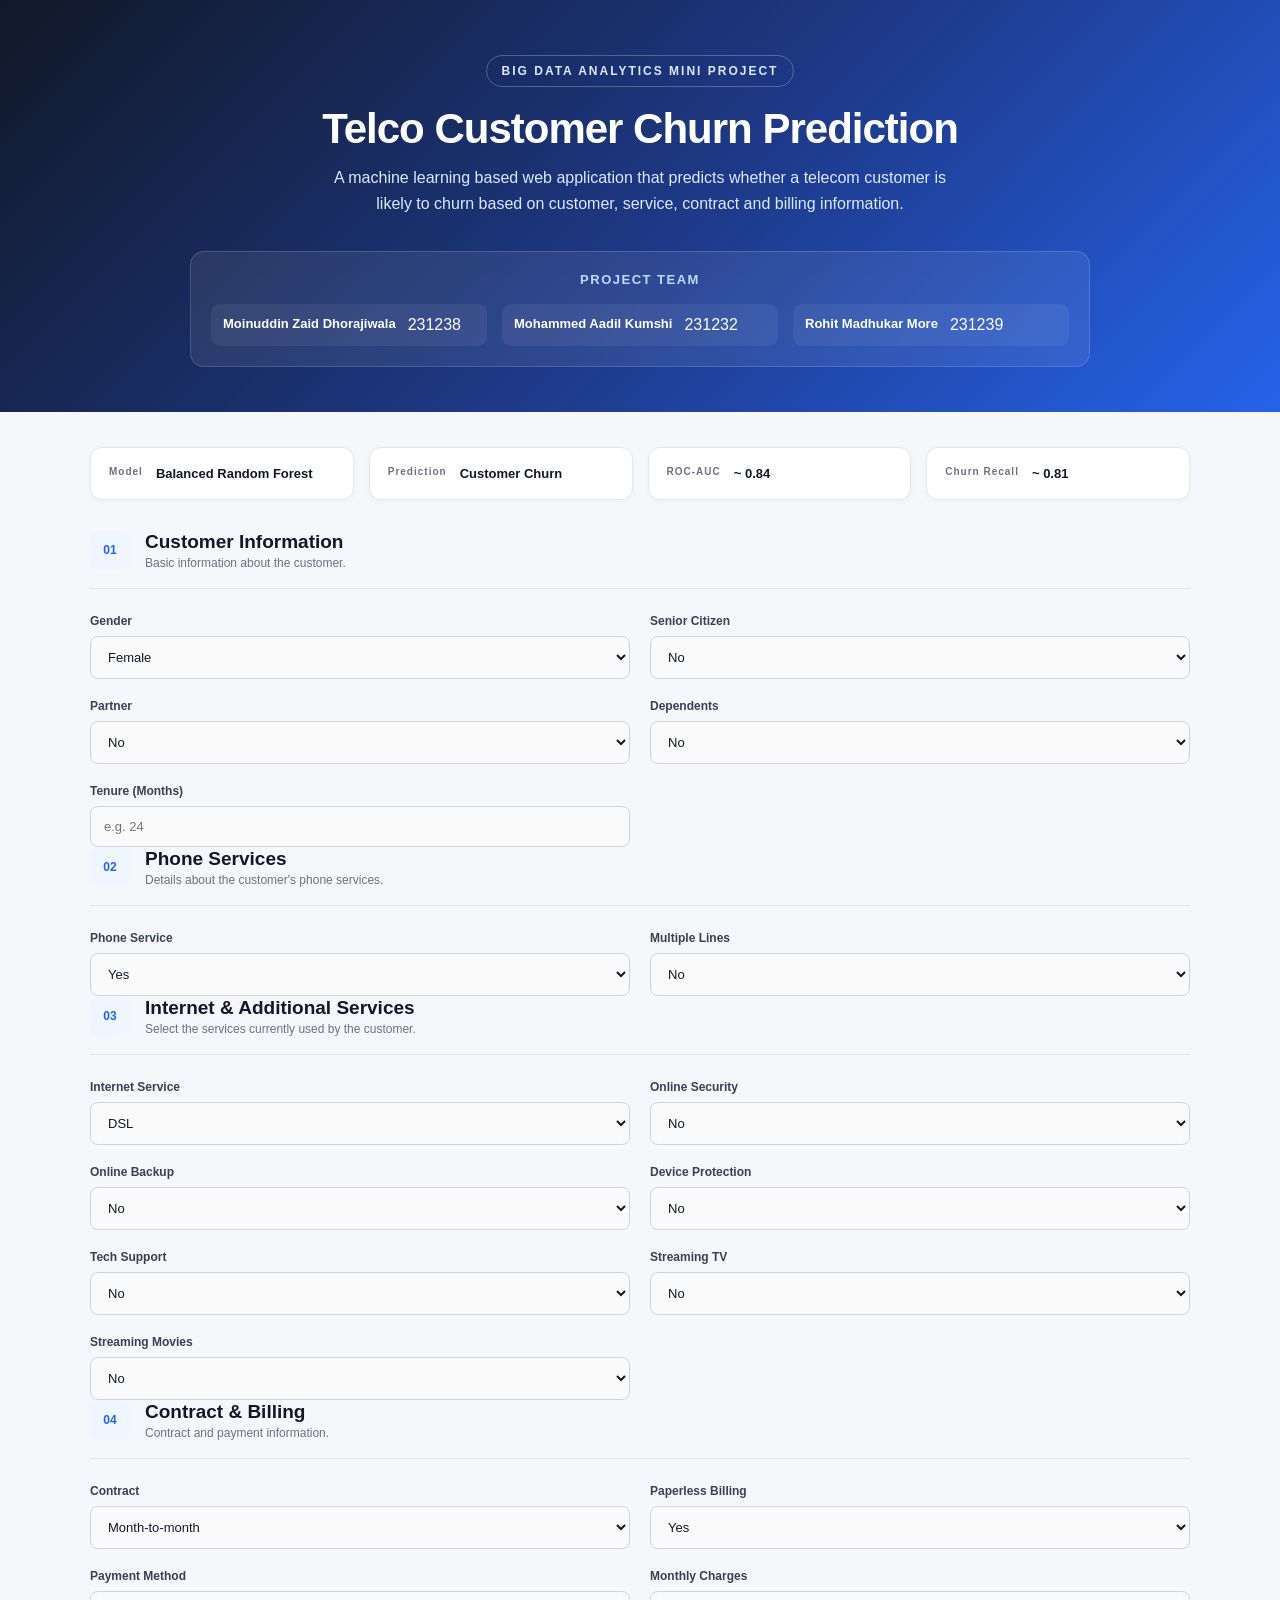
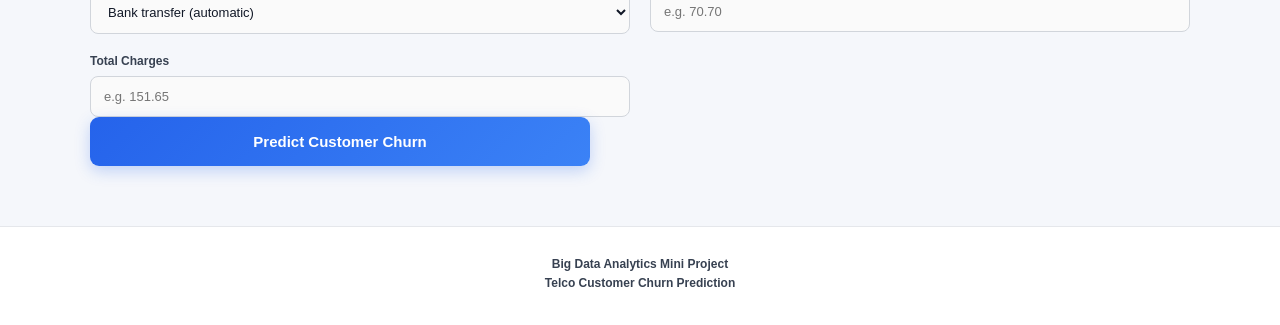
==== index.html @ bef3eb33 "Connect frontend to deployed Flask API" ====
<!DOCTYPE html>
<html lang="en">
<head>
    <meta charset="UTF-8">
    <meta name="viewport" content="width=device-width, initial-scale=1.0">

    <title>Telco Customer Churn Prediction</title>

    <link rel="stylesheet" href="static/css/style.css">
</head>

<body>

    <header class="project-header">

        <div class="header-content">

            <div class="project-label">
                BIG DATA ANALYTICS MINI PROJECT
            </div>

            <h1>Telco Customer Churn Prediction</h1>

            <p class="project-description">
                A machine learning based web application that predicts whether
                a telecom customer is likely to churn based on customer,
                service, contract and billing information.
            </p>

            <div class="team-card">

                <h3>Project Team</h3>

                <div class="team-members">

                    <div class="member">
                        <strong>Moinuddin Zaid Dhorajiwala</strong>
                        <span>231238</span>
                    </div>

                    <div class="member">
                        <strong>Mohammed Aadil Kumshi</strong>
                        <span>231232</span>
                    </div>

                    <div class="member">
                        <strong>Rohit Madhukar More</strong>
                        <span>231239</span>
                    </div>

                </div>

            </div>

        </div>

    </header>


    <main class="container">

        <section class="model-info">

            <div class="info-card">
                <span>Model</span>
                <strong>Balanced Random Forest</strong>
            </div>

            <div class="info-card">
                <span>Prediction</span>
                <strong>Customer Churn</strong>
            </div>

            <div class="info-card">
                <span>ROC-AUC</span>
                <strong>~ 0.84</strong>
            </div>

            <div class="info-card">
                <span>Churn Recall</span>
                <strong>~ 0.81</strong>
            </div>

        </section>


        <form id="predictionForm">


            <!-- Customer Information -->

            <section class="form-section">

                <div class="section-heading">

                    <div class="section-number">01</div>

                    <div>
                        <h2>Customer Information</h2>
                        <p>Basic information about the customer.</p>
                    </div>

                </div>


                <div class="form-grid">

                    <div class="form-group">

                        <label for="gender">
                            Gender
                        </label>

                        <select id="gender" name="gender" required>

                            <option value="Female">Female</option>
                            <option value="Male">Male</option>

                        </select>

                    </div>


                    <div class="form-group">

                        <label for="SeniorCitizen">
                            Senior Citizen
                        </label>

                        <select id="SeniorCitizen" name="SeniorCitizen" required>

                            <option value="0">No</option>
                            <option value="1">Yes</option>

                        </select>

                    </div>


                    <div class="form-group">

                        <label for="Partner">
                            Partner
                        </label>

                        <select id="Partner" name="Partner" required>

                            <option value="No">No</option>
                            <option value="Yes">Yes</option>

                        </select>

                    </div>


                    <div class="form-group">

                        <label for="Dependents">
                            Dependents
                        </label>

                        <select id="Dependents" name="Dependents" required>

                            <option value="No">No</option>
                            <option value="Yes">Yes</option>

                        </select>

                    </div>


                    <div class="form-group">

                        <label for="tenure">
                            Tenure (Months)
                        </label>

                        <input
                            type="number"
                            id="tenure"
                            name="tenure"
                            min="0"
                            placeholder="e.g. 24"
                            required
                        >

                    </div>

                </div>

            </section>


            <!-- Phone Services -->

            <section class="form-section">

                <div class="section-heading">

                    <div class="section-number">02</div>

                    <div>
                        <h2>Phone Services</h2>
                        <p>Details about the customer's phone services.</p>
                    </div>

                </div>


                <div class="form-grid">

                    <div class="form-group">

                        <label for="PhoneService">
                            Phone Service
                        </label>

                        <select id="PhoneService" name="PhoneService" required>

                            <option value="Yes">Yes</option>
                            <option value="No">No</option>

                        </select>

                    </div>


                    <div class="form-group">

                        <label for="MultipleLines">
                            Multiple Lines
                        </label>

                        <select id="MultipleLines" name="MultipleLines" required>

                            <option value="No">No</option>
                            <option value="No phone service">
                                No phone service
                            </option>
                            <option value="Yes">Yes</option>

                        </select>

                    </div>

                </div>

            </section>


            <!-- Internet Services -->

            <section class="form-section">

                <div class="section-heading">

                    <div class="section-number">03</div>

                    <div>
                        <h2>Internet & Additional Services</h2>
                        <p>Select the services currently used by the customer.</p>
                    </div>

                </div>


                <div class="form-grid">


                    <div class="form-group">

                        <label for="InternetService">
                            Internet Service
                        </label>

                        <select
                            id="InternetService"
                            name="InternetService"
                            required
                        >

                            <option value="DSL">DSL</option>
                            <option value="Fiber optic">Fiber optic</option>
                            <option value="No">No</option>

                        </select>

                    </div>


                    <div class="form-group">

                        <label for="OnlineSecurity">
                            Online Security
                        </label>

                        <select
                            id="OnlineSecurity"
                            name="OnlineSecurity"
                            required
                        >

                            <option value="No">No</option>
                            <option value="No internet service">
                                No internet service
                            </option>
                            <option value="Yes">Yes</option>

                        </select>

                    </div>


                    <div class="form-group">

                        <label for="OnlineBackup">
                            Online Backup
                        </label>

                        <select
                            id="OnlineBackup"
                            name="OnlineBackup"
                            required
                        >

                            <option value="No">No</option>
                            <option value="No internet service">
                                No internet service
                            </option>
                            <option value="Yes">Yes</option>

                        </select>

                    </div>


                    <div class="form-group">

                        <label for="DeviceProtection">
                            Device Protection
                        </label>

                        <select
                            id="DeviceProtection"
                            name="DeviceProtection"
                            required
                        >

                            <option value="No">No</option>
                            <option value="No internet service">
                                No internet service
                            </option>
                            <option value="Yes">Yes</option>

                        </select>

                    </div>


                    <div class="form-group">

                        <label for="TechSupport">
                            Tech Support
                        </label>

                        <select
                            id="TechSupport"
                            name="TechSupport"
                            required
                        >

                            <option value="No">No</option>
                            <option value="No internet service">
                                No internet service
                            </option>
                            <option value="Yes">Yes</option>

                        </select>

                    </div>


                    <div class="form-group">

                        <label for="StreamingTV">
                            Streaming TV
                        </label>

                        <select
                            id="StreamingTV"
                            name="StreamingTV"
                            required
                        >

                            <option value="No">No</option>
                            <option value="No internet service">
                                No internet service
                            </option>
                            <option value="Yes">Yes</option>

                        </select>

                    </div>


                    <div class="form-group">

                        <label for="StreamingMovies">
                            Streaming Movies
                        </label>

                        <select
                            id="StreamingMovies"
                            name="StreamingMovies"
                            required
                        >

                            <option value="No">No</option>
                            <option value="No internet service">
                                No internet service
                            </option>
                            <option value="Yes">Yes</option>

                        </select>

                    </div>

                </div>

            </section>


            <!-- Contract & Billing -->

            <section class="form-section">

                <div class="section-heading">

                    <div class="section-number">04</div>

                    <div>
                        <h2>Contract & Billing</h2>
                        <p>Contract and payment information.</p>
                    </div>

                </div>


                <div class="form-grid">


                    <div class="form-group">

                        <label for="Contract">
                            Contract
                        </label>

                        <select id="Contract" name="Contract" required>

                            <option value="Month-to-month">
                                Month-to-month
                            </option>

                            <option value="One year">
                                One year
                            </option>

                            <option value="Two year">
                                Two year
                            </option>

                        </select>

                    </div>


                    <div class="form-group">

                        <label for="PaperlessBilling">
                            Paperless Billing
                        </label>

                        <select
                            id="PaperlessBilling"
                            name="PaperlessBilling"
                            required
                        >

                            <option value="Yes">Yes</option>
                            <option value="No">No</option>

                        </select>

                    </div>


                    <div class="form-group">

                        <label for="PaymentMethod">
                            Payment Method
                        </label>

                        <select
                            id="PaymentMethod"
                            name="PaymentMethod"
                            required
                        >

                            <option value="Bank transfer (automatic)">
                                Bank transfer (automatic)
                            </option>

                            <option value="Credit card (automatic)">
                                Credit card (automatic)
                            </option>

                            <option value="Electronic check">
                                Electronic check
                            </option>

                            <option value="Mailed check">
                                Mailed check
                            </option>

                        </select>

                    </div>


                    <div class="form-group">

                        <label for="MonthlyCharges">
                            Monthly Charges
                        </label>

                        <input
                            type="number"
                            id="MonthlyCharges"
                            name="MonthlyCharges"
                            step="0.01"
                            min="0"
                            placeholder="e.g. 70.70"
                            required
                        >

                    </div>


                    <div class="form-group">

                        <label for="TotalCharges">
                            Total Charges
                        </label>

                        <input
                            type="number"
                            id="TotalCharges"
                            name="TotalCharges"
                            step="0.01"
                            min="0"
                            placeholder="e.g. 151.65"
                            required
                        >

                    </div>

                </div>


                <div class="button-container">

                    <button type="submit" class="predict-button">
                        Predict Customer Churn
                    </button>

                </div>

            </section>

        </form>


        <!-- Result -->

        <section id="result" class="result-section hidden">

            <div class="result-header">

                <span class="result-label">
                    Prediction Result
                </span>

                <h2 id="predictionText">
                    —
                </h2>

            </div>


            <div class="result-details">

                <div class="result-item">

                    <span>Churn Probability</span>

                    <strong id="probabilityText">
                        —
                    </strong>

                </div>


                <div class="result-item">

                    <span>Risk Level</span>

                    <strong id="riskText">
                        —
                    </strong>

                </div>

            </div>

        </section>


        <div id="error" class="error-message hidden"></div>

    </main>


    <footer>

        <p>
            Big Data Analytics Mini Project
        </p>

        <p>
            Telco Customer Churn Prediction
        </p>

    </footer>


    <script src="static/js/script.js"></script>

</body>
</html>
---- static/css/style.css ----
/* ==========================================================
   GLOBAL
========================================================== */

* {
    margin: 0;
    padding: 0;
    box-sizing: border-box;
}


:root {
    --background: #f5f7fb;
    --surface: #ffffff;
    --primary: #2563eb;
    --primary-dark: #1d4ed8;
    --text: #111827;
    --muted: #6b7280;
    --border: #e5e7eb;
}


body {
    font-family:
        Inter,
        -apple-system,
        BlinkMacSystemFont,
        "Segoe UI",
        Arial,
        sans-serif;

    background: var(--background);
    color: var(--text);

    min-height: 100vh;
}


/* ==========================================================
   PROJECT HEADER
========================================================== */

.project-header {
    background:
        linear-gradient(
            135deg,
            #111827 0%,
            #1e3a8a 55%,
            #2563eb 100%
        );

    color: white;

    padding: 55px 20px 45px;

    text-align: center;
}


.project-label {
    display: inline-block;

    font-size: 12px;
    font-weight: 700;

    letter-spacing: 2px;

    padding: 8px 15px;

    border: 1px solid rgba(255, 255, 255, 0.25);

    border-radius: 50px;

    margin-bottom: 18px;

    color: #dbeafe;
}


.project-header h1 {
    font-size: 42px;

    font-weight: 750;

    letter-spacing: -1px;

    margin-bottom: 12px;
}


.project-description {
    max-width: 650px;

    margin: 0 auto;

    color: #dbeafe;

    font-size: 16px;

    line-height: 1.6;
}


/* ==========================================================
   TEAM CARD
========================================================== */

.team-card {
    max-width: 900px;

    margin: 35px auto 0;

    padding: 20px;

    background: rgba(255, 255, 255, 0.08);

    border:
        1px solid rgba(255, 255, 255, 0.15);

    border-radius: 14px;

    backdrop-filter: blur(10px);
}


.team-card h3 {
    font-size: 13px;

    text-transform: uppercase;

    letter-spacing: 1.5px;

    color: #bfdbfe;

    margin-bottom: 17px;
}


.team-members {
    display: grid;

    grid-template-columns:
        repeat(3, 1fr);

    gap: 15px;
}


.member {
    display: flex;

    align-items: center;

    text-align: left;

    gap: 12px;

    padding: 12px;

    border-radius: 9px;

    background:
        rgba(255, 255, 255, 0.06);
}


.member-number {
    display: flex;

    align-items: center;
    justify-content: center;

    width: 34px;
    height: 34px;

    flex-shrink: 0;

    border-radius: 8px;

    background: rgba(255, 255, 255, 0.12);

    font-size: 11px;

    font-weight: 700;
}


.member strong {
    display: block;

    font-size: 13px;

    margin-bottom: 3px;
}


.member small {
    color: #bfdbfe;

    font-size: 11px;
}


/* ==========================================================
   MAIN CONTAINER
========================================================== */

.container {
    width: 92%;

    max-width: 1100px;

    margin: 35px auto 60px;
}


/* ==========================================================
   MODEL INFORMATION
========================================================== */

.model-info {
    display: grid;

    grid-template-columns:
        repeat(4, 1fr);

    gap: 15px;

    margin-bottom: 30px;
}


.info-card {
    background: var(--surface);

    border:
        1px solid var(--border);

    border-radius: 12px;

    padding: 18px;

    display: flex;

    align-items: center;

    gap: 13px;

    box-shadow:
        0 2px 7px rgba(0, 0, 0, 0.03);
}


.info-icon {
    width: 42px;
    height: 42px;

    display: flex;

    align-items: center;
    justify-content: center;

    border-radius: 9px;

    background: #eff6ff;

    color: var(--primary);

    font-size: 12px;

    font-weight: 800;
}


.info-card span {
    display: block;

    font-size: 10px;

    letter-spacing: 1px;

    color: var(--muted);

    font-weight: 700;

    margin-bottom: 4px;
}


.info-card strong {
    font-size: 13px;
}


/* ==========================================================
   FORM SECTION
========================================================== */

.section {
    background: var(--surface);

    border:
        1px solid var(--border);

    border-radius: 14px;

    padding: 28px;

    margin-bottom: 20px;

    box-shadow:
        0 3px 10px rgba(0, 0, 0, 0.035);
}


/* ==========================================================
   SECTION HEADING
========================================================== */

.section-heading {
    display: flex;

    align-items: center;

    gap: 15px;

    margin-bottom: 25px;

    padding-bottom: 18px;

    border-bottom:
        1px solid var(--border);
}


.section-number {
    width: 40px;
    height: 40px;

    display: flex;

    align-items: center;
    justify-content: center;

    flex-shrink: 0;

    background: #eff6ff;

    color: var(--primary);

    border-radius: 9px;

    font-size: 12px;

    font-weight: 800;
}


.section-heading h2 {
    font-size: 19px;

    margin-bottom: 3px;
}


.section-heading p {
    color: var(--muted);

    font-size: 12px;
}


/* ==========================================================
   FORM GRID
========================================================== */

.form-grid {
    display: grid;

    grid-template-columns:
        repeat(2, 1fr);

    gap: 20px;
}


/* ==========================================================
   FORM GROUP
========================================================== */

.form-group {
    display: flex;

    flex-direction: column;
}


.form-group label {
    font-size: 12px;

    font-weight: 700;

    color: #374151;

    margin-bottom: 8px;
}


.form-group label span {
    color: #9ca3af;

    font-weight: 400;

    margin-left: 4px;
}


/* ==========================================================
   INPUTS / SELECTS
========================================================== */

.form-group input,
.form-group select {

    width: 100%;

    padding: 12px 13px;

    background: #fafafa;

    border:
        1px solid #d1d5db;

    border-radius: 8px;

    color: #111827;

    font-size: 13px;

    outline: none;

    transition:
        border-color 0.2s ease,
        background 0.2s ease,
        box-shadow 0.2s ease;
}


.form-group input:hover,
.form-group select:hover {
    background: white;
}


.form-group input:focus,
.form-group select:focus {

    background: white;

    border-color: var(--primary);

    box-shadow:
        0 0 0 3px rgba(37, 99, 235, 0.10);
}


/* ==========================================================
   SUBMIT AREA
========================================================== */

.submit-area {

    text-align: center;

    margin: 30px 0 40px;
}


.submit-area p {

    color: var(--muted);

    font-size: 12px;

    margin-bottom: 15px;
}


.predict-button {

    width: 100%;

    max-width: 500px;

    padding: 16px 20px;

    border: none;

    border-radius: 9px;

    background:
        linear-gradient(
            135deg,
            var(--primary),
            #3b82f6
        );

    color: white;

    font-size: 15px;

    font-weight: 700;

    cursor: pointer;

    box-shadow:
        0 5px 15px rgba(37, 99, 235, 0.25);

    display: inline-flex;

    align-items: center;

    justify-content: center;

    gap: 12px;

    transition:
        transform 0.15s ease,
        box-shadow 0.15s ease;
}


.predict-button:hover {

    transform: translateY(-2px);

    box-shadow:
        0 8px 20px rgba(37, 99, 235, 0.3);
}


.predict-button:active {
    transform: translateY(0);
}


.button-arrow {
    font-size: 20px;

    line-height: 0;
}


/* ==========================================================
   RESULT
========================================================== */

.result {

    background: white;

    border:
        1px solid var(--border);

    border-radius: 14px;

    overflow: hidden;

    margin-top: 25px;

    box-shadow:
        0 5px 20px rgba(0, 0, 0, 0.06);
}


.result-header {

    padding: 25px;

    border-bottom:
        1px solid var(--border);
}


.result-label {

    color: var(--primary);

    font-size: 10px;

    font-weight: 800;

    letter-spacing: 1.5px;
}


.result-header h2 {

    font-size: 21px;

    margin-top: 5px;
}


.result-main {

    display: grid;

    grid-template-columns:
        2fr 1fr 1fr;

    align-items: stretch;
}


.prediction-container,
.result-stat {

    padding: 25px;
}


.prediction-container {

    border-right:
        1px solid var(--border);
}


.result-stat {

    border-right:
        1px solid var(--border);
}


.result-stat:last-child {
    border-right: none;
}


.result-small,
.result-stat span {

    display: block;

    color: var(--muted);

    font-size: 10px;

    font-weight: 700;

    letter-spacing: 1px;

    margin-bottom: 9px;
}


#predictionText {

    font-size: 30px;

    font-weight: 800;

    color: var(--primary);
}


.result-stat strong {

    font-size: 22px;
}


/* ==========================================================
   ERROR
========================================================== */

.error {

    padding: 15px;

    background: #fef2f2;

    border:
        1px solid #fecaca;

    border-radius: 9px;

    color: #991b1b;

    text-align: center;

    font-size: 13px;

    margin-top: 20px;
}


/* ==========================================================
   UTILITY
========================================================== */

.hidden {
    display: none !important;
}


/* ==========================================================
   FOOTER
========================================================== */

footer {

    text-align: center;

    padding: 30px 20px;

    border-top:
        1px solid var(--border);

    background: white;
}


footer p {

    font-size: 12px;

    font-weight: 700;

    color: #374151;

    margin-bottom: 5px;
}


footer span {

    font-size: 11px;

    color: var(--muted);
}


/* ==========================================================
   RESPONSIVE
========================================================== */

@media (max-width: 900px) {

    .model-info {

        grid-template-columns:
            repeat(2, 1fr);

    }


    .team-members {

        grid-template-columns: 1fr;

    }


    .result-main {

        grid-template-columns: 1fr;

    }


    .prediction-container,
    .result-stat {

        border-right: none;

        border-bottom:
            1px solid var(--border);

    }


    .result-stat:last-child {

        border-bottom: none;

    }

}


@media (max-width: 650px) {

    .project-header {

        padding: 40px 15px;

    }


    .project-header h1 {

        font-size: 30px;

    }


    .container {

        width: 94%;

    }


    .model-info {

        grid-template-columns: 1fr;

    }


    .form-grid {

        grid-template-columns: 1fr;

    }


    .section {

        padding: 20px;

    }


    .section-heading {

        align-items: flex-start;

    }

}
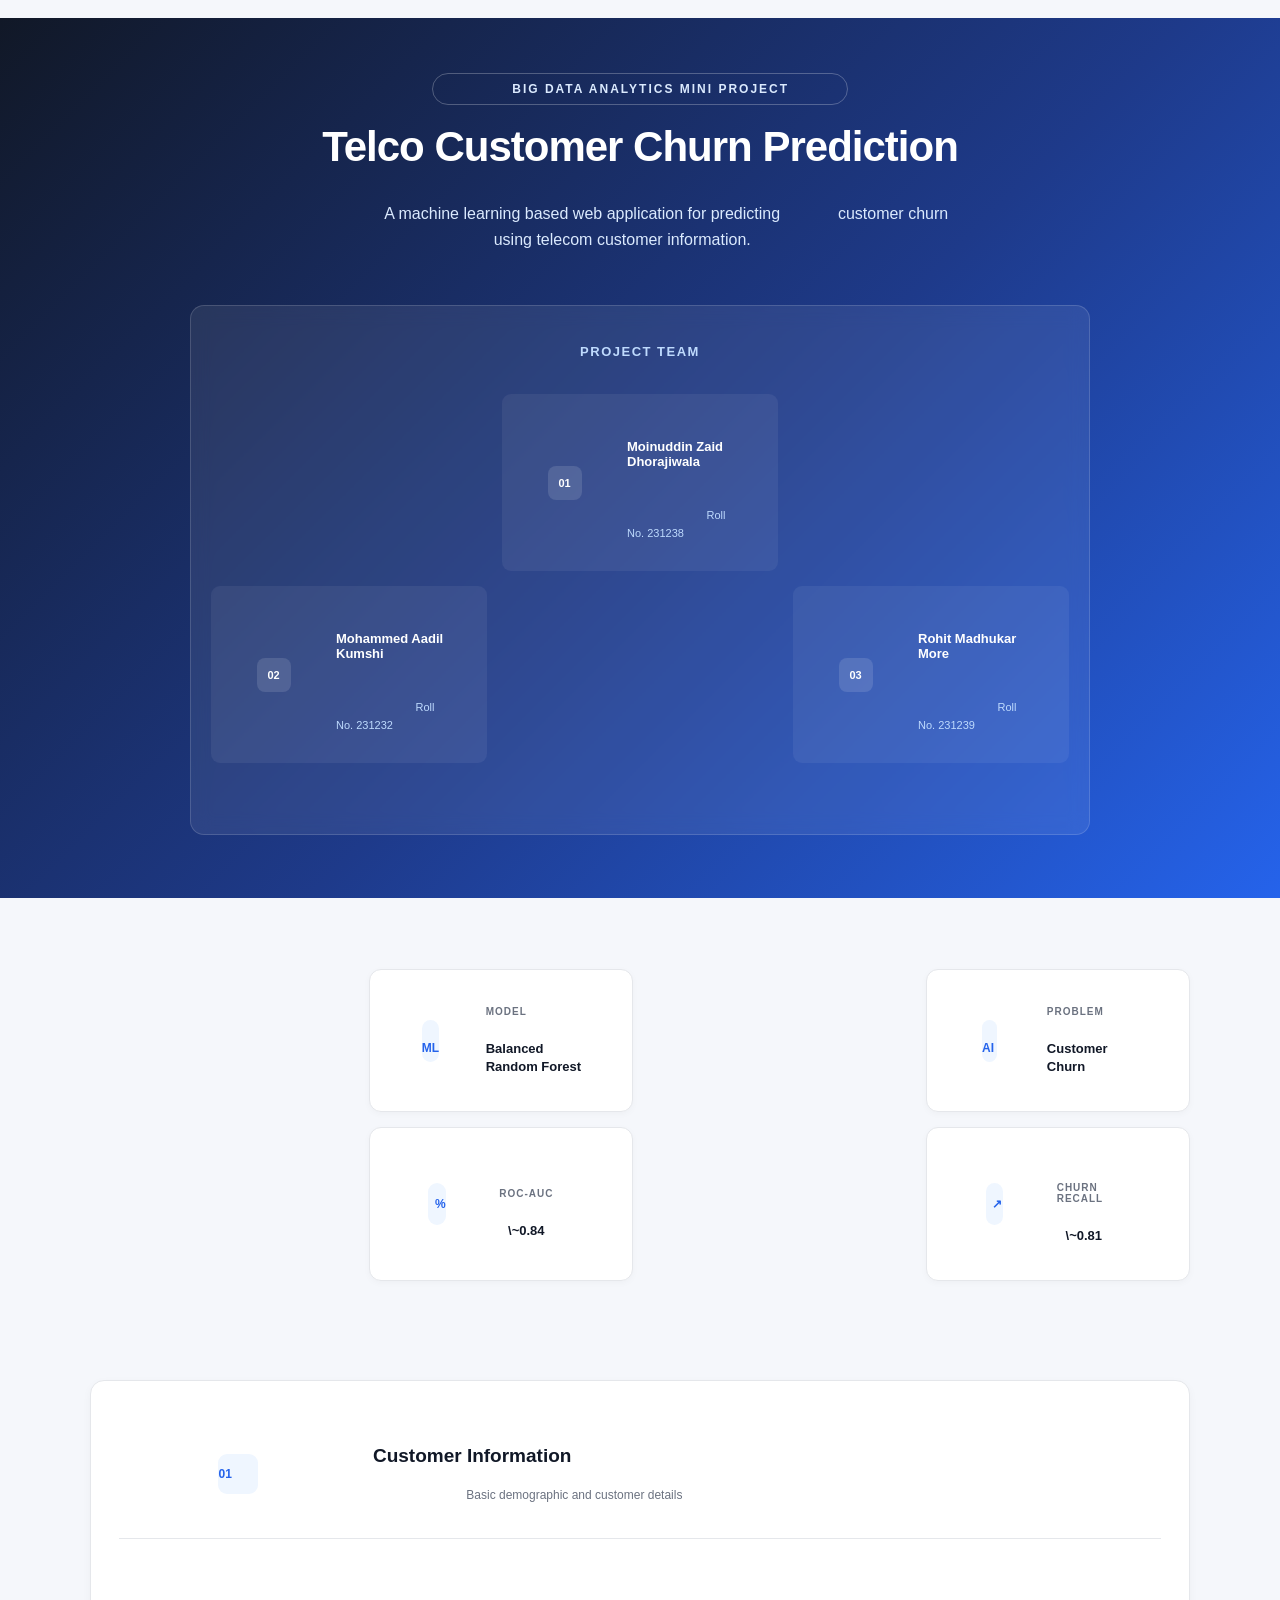
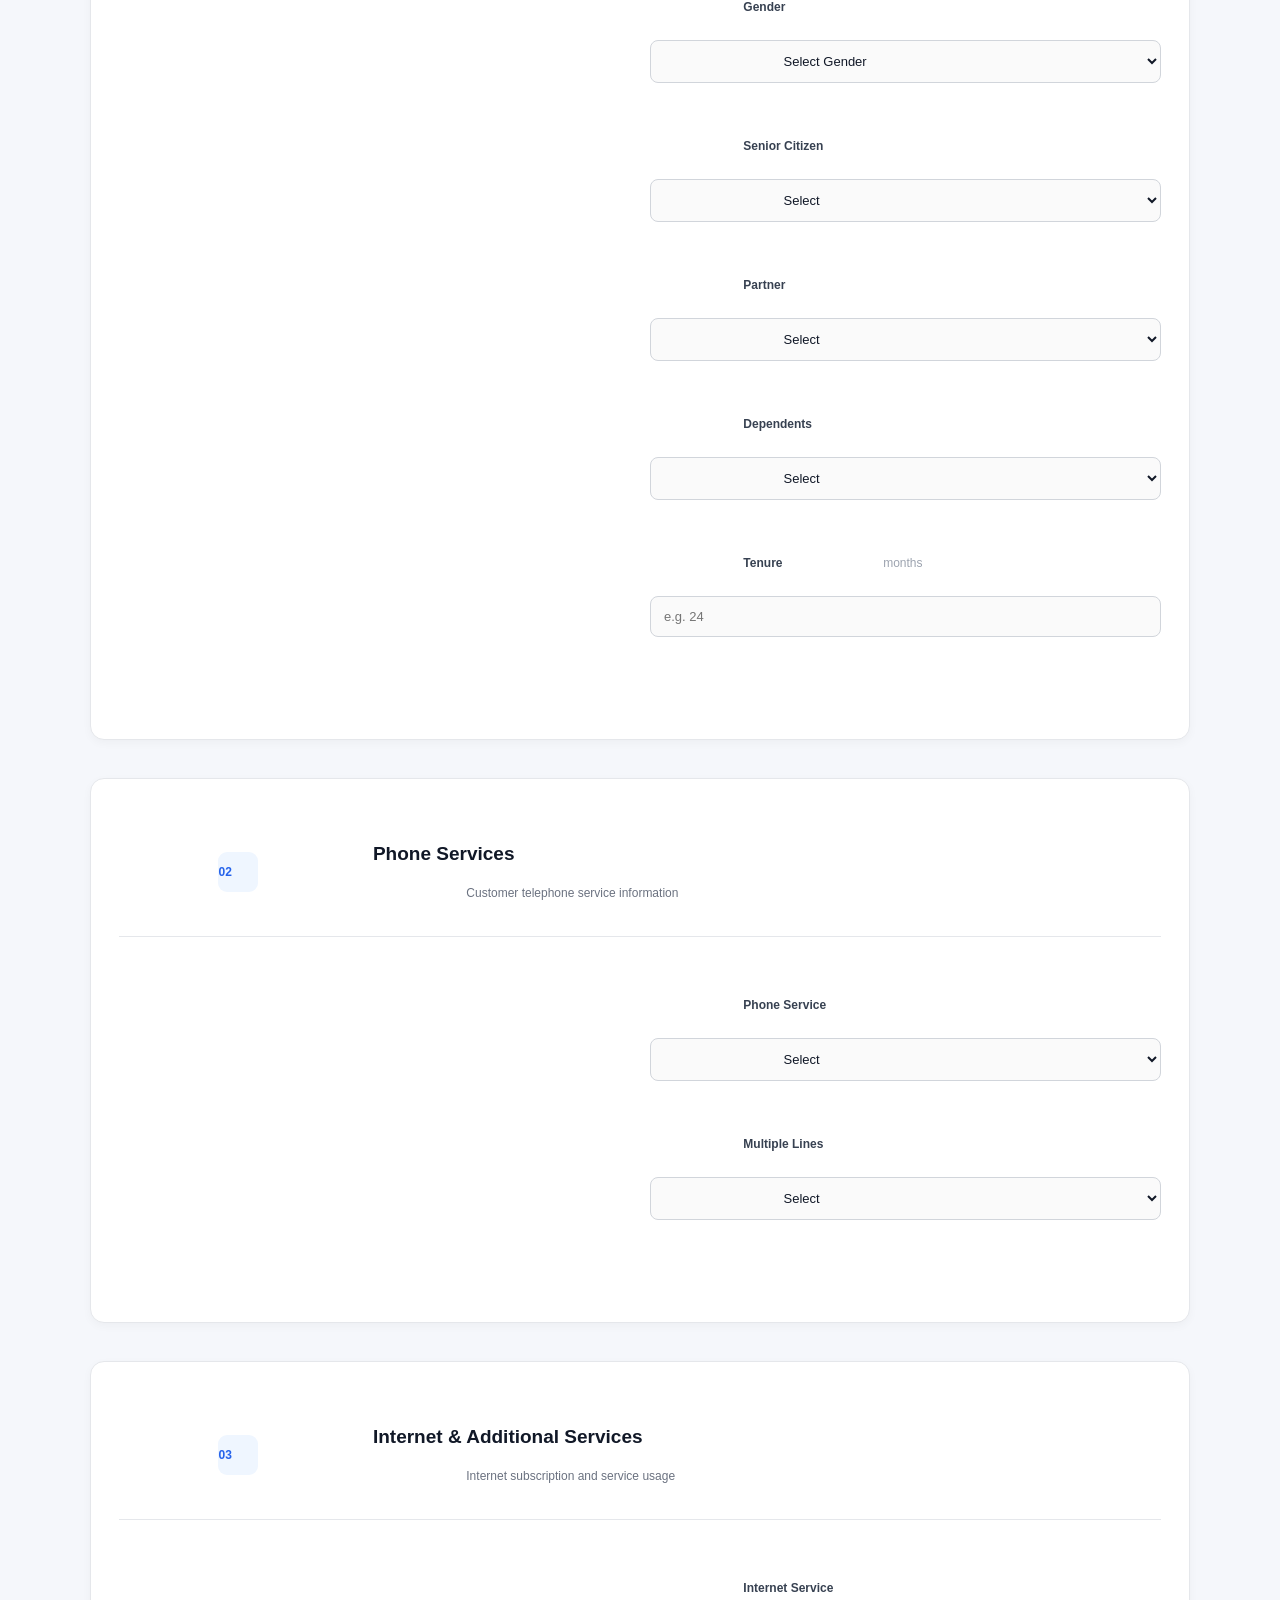
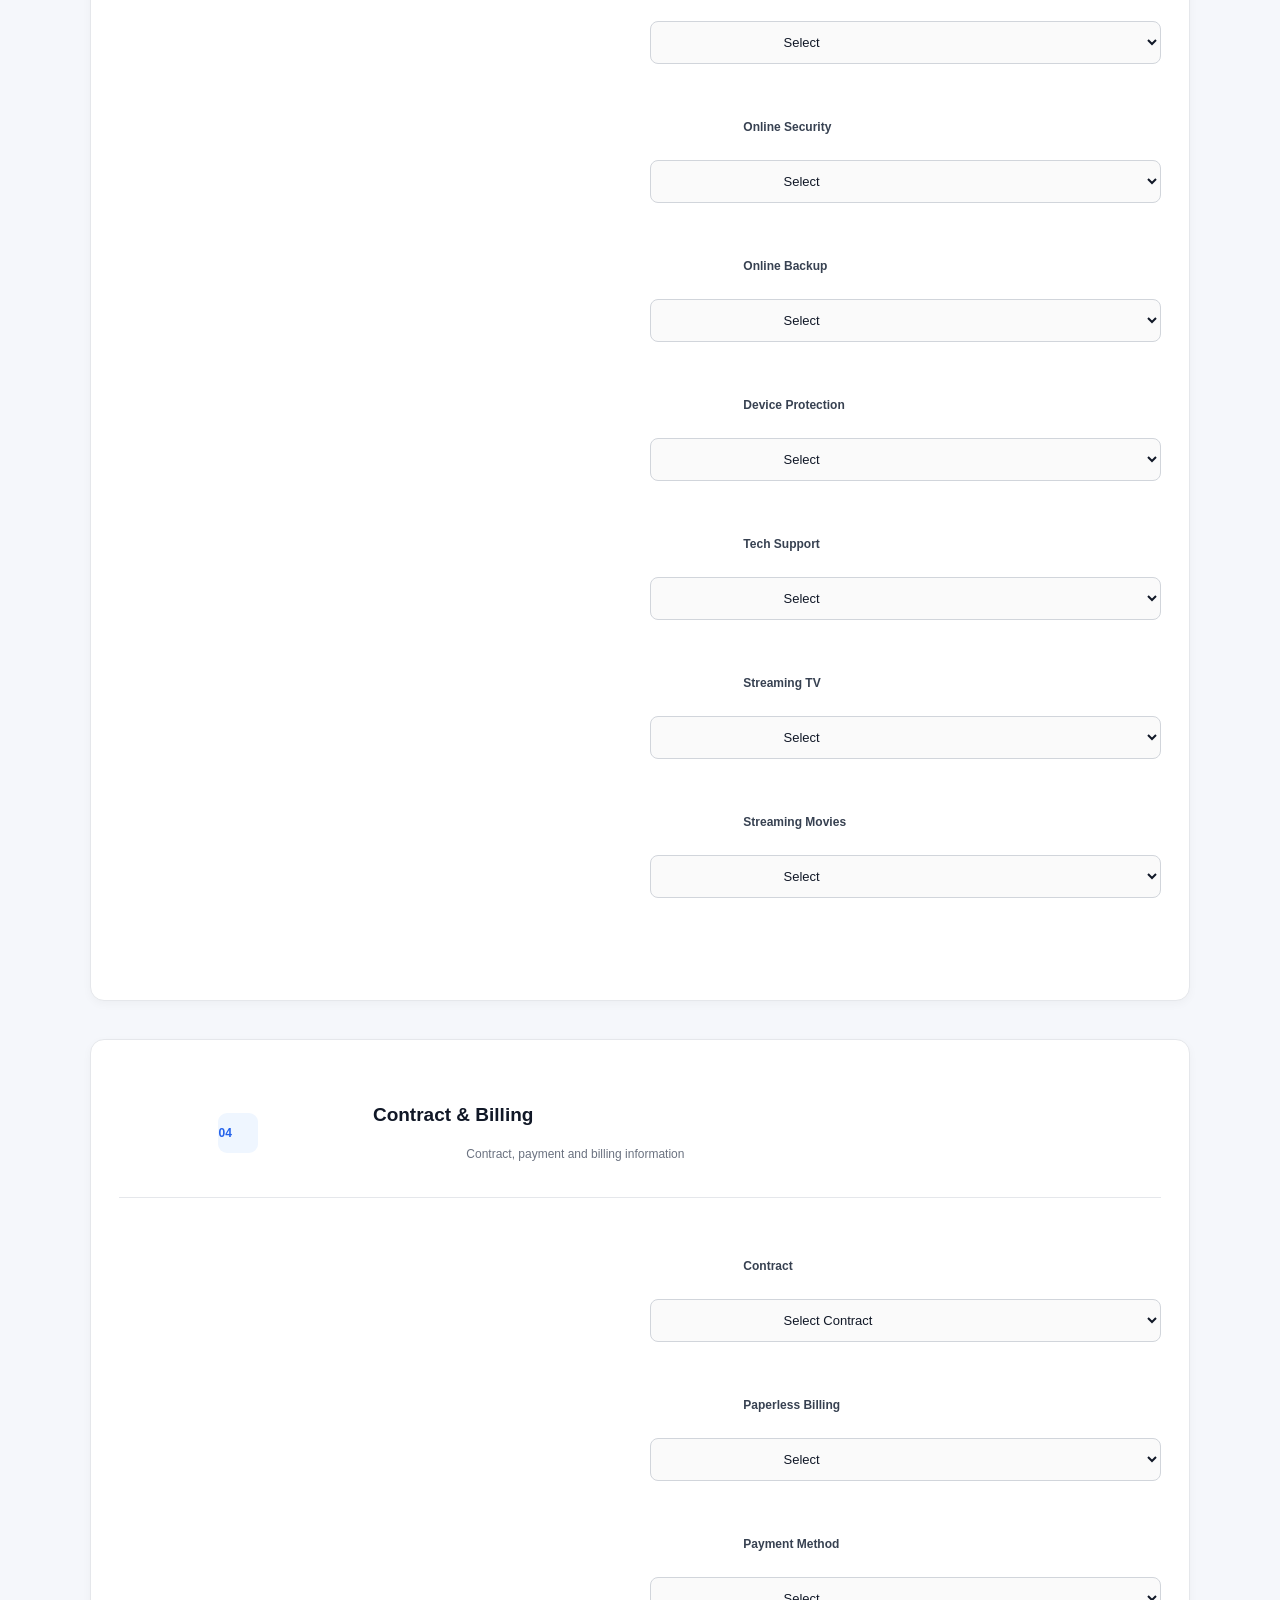
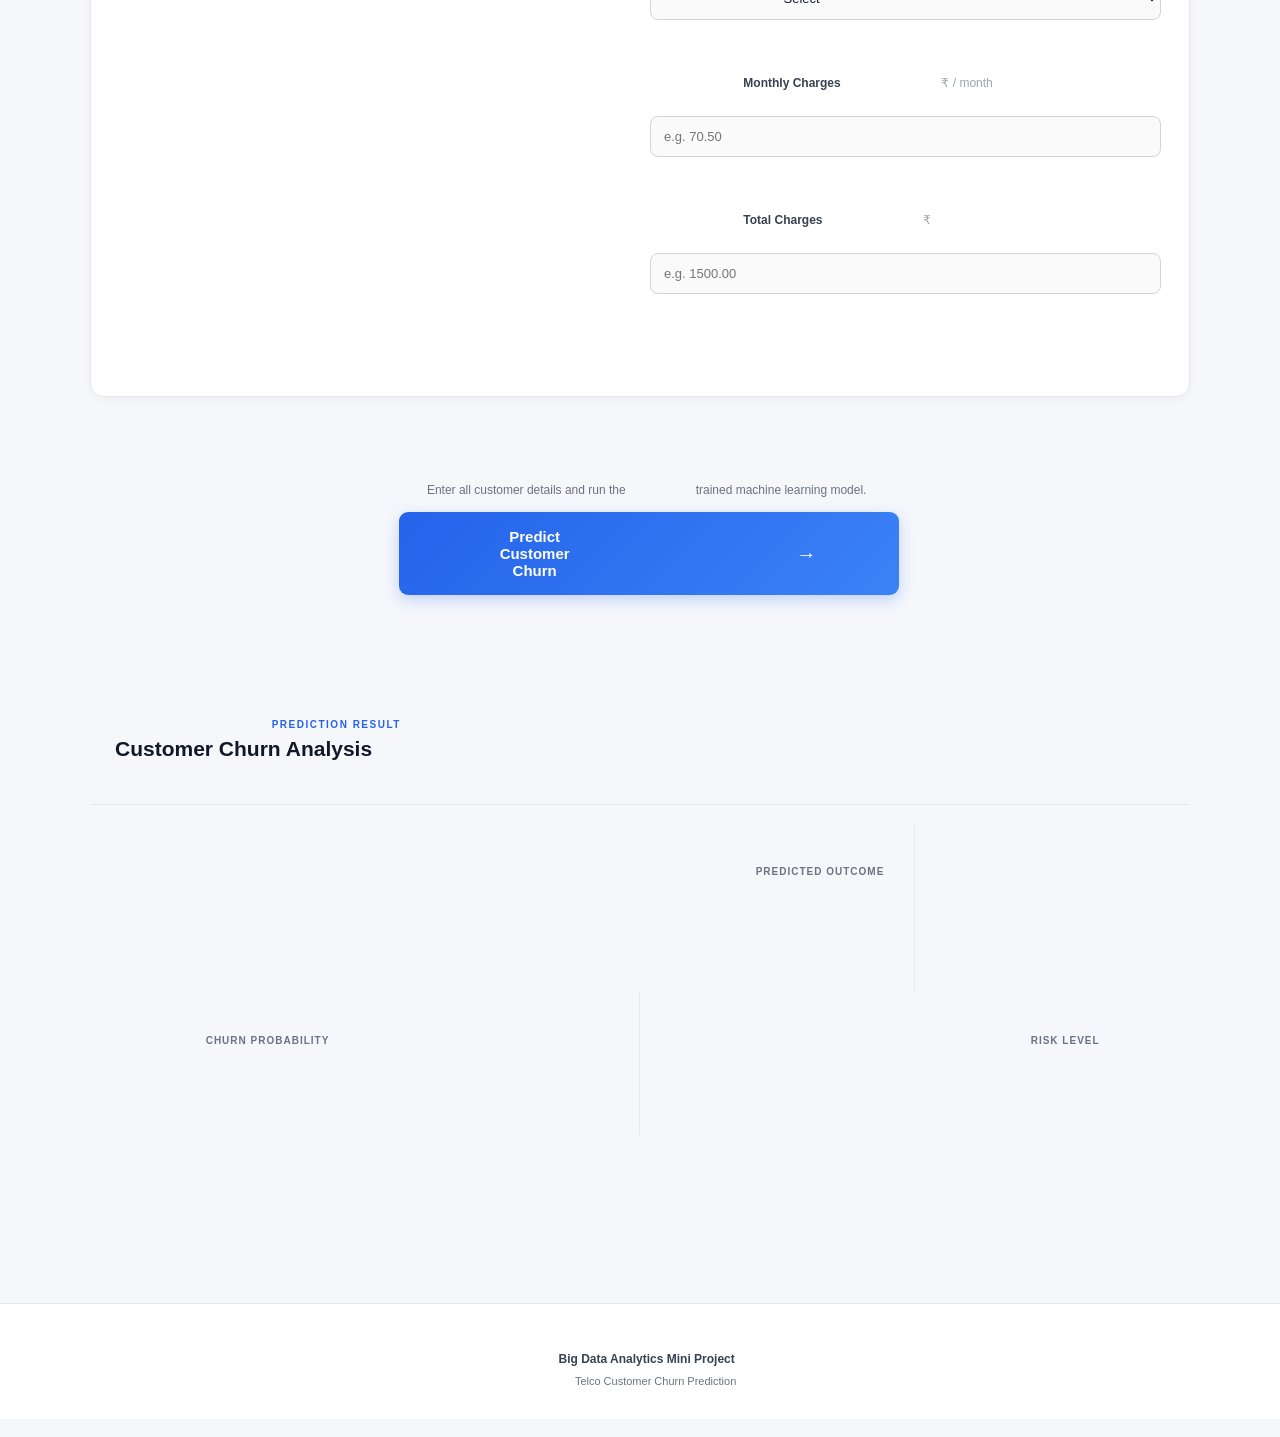
==== commit 7e6d5100: "Changed the index.html with original" ====
--- a/index.html
+++ b/index.html
@@ -1,649 +1,1897 @@
 <!DOCTYPE html>
+
 <html lang="en">
+
+
+
 <head>
-    <meta charset="UTF-8">
-    <meta name="viewport" content="width=device-width, initial-scale=1.0">
-
-    <title>Telco Customer Churn Prediction</title>
-
-    <link rel="stylesheet" href="static/css/style.css">
+
+    <meta charset="UTF-8">
+
+    <meta name="viewport" content="width=device-width, initial-scale=1.0">
+
+
+
+    <title>Telco Customer Churn Prediction</title>
+
+
+
+    <link rel="stylesheet"
+
+          href="static/css/style.css">
+
 </head>
 
+
+
 <body>
 
-    <header class="project-header">
-
-        <div class="header-content">
-
-            <div class="project-label">
-                BIG DATA ANALYTICS MINI PROJECT
-            </div>
-
-            <h1>Telco Customer Churn Prediction</h1>
-
-            <p class="project-description">
-                A machine learning based web application that predicts whether
-                a telecom customer is likely to churn based on customer,
-                service, contract and billing information.
-            </p>
-
-            <div class="team-card">
-
-                <h3>Project Team</h3>
-
-                <div class="team-members">
-
-                    <div class="member">
-                        <strong>Moinuddin Zaid Dhorajiwala</strong>
-                        <span>231238</span>
-                    </div>
-
-                    <div class="member">
-                        <strong>Mohammed Aadil Kumshi</strong>
-                        <span>231232</span>
-                    </div>
-
-                    <div class="member">
-                        <strong>Rohit Madhukar More</strong>
-                        <span>231239</span>
-                    </div>
-
-                </div>
-
-            </div>
-
-        </div>
-
-    </header>
-
-
-    <main class="container">
-
-        <section class="model-info">
-
-            <div class="info-card">
-                <span>Model</span>
-                <strong>Balanced Random Forest</strong>
-            </div>
-
-            <div class="info-card">
-                <span>Prediction</span>
-                <strong>Customer Churn</strong>
-            </div>
-
-            <div class="info-card">
-                <span>ROC-AUC</span>
-                <strong>~ 0.84</strong>
-            </div>
-
-            <div class="info-card">
-                <span>Churn Recall</span>
-                <strong>~ 0.81</strong>
-            </div>
-
-        </section>
-
-
-        <form id="predictionForm">
-
-
-            <!-- Customer Information -->
-
-            <section class="form-section">
-
-                <div class="section-heading">
-
-                    <div class="section-number">01</div>
-
-                    <div>
-                        <h2>Customer Information</h2>
-                        <p>Basic information about the customer.</p>
-                    </div>
-
-                </div>
-
-
-                <div class="form-grid">
-
-                    <div class="form-group">
-
-                        <label for="gender">
-                            Gender
-                        </label>
-
-                        <select id="gender" name="gender" required>
-
-                            <option value="Female">Female</option>
-                            <option value="Male">Male</option>
-
-                        </select>
-
-                    </div>
-
-
-                    <div class="form-group">
-
-                        <label for="SeniorCitizen">
-                            Senior Citizen
-                        </label>
-
-                        <select id="SeniorCitizen" name="SeniorCitizen" required>
-
-                            <option value="0">No</option>
-                            <option value="1">Yes</option>
-
-                        </select>
-
-                    </div>
-
-
-                    <div class="form-group">
-
-                        <label for="Partner">
-                            Partner
-                        </label>
-
-                        <select id="Partner" name="Partner" required>
-
-                            <option value="No">No</option>
-                            <option value="Yes">Yes</option>
-
-                        </select>
-
-                    </div>
-
-
-                    <div class="form-group">
-
-                        <label for="Dependents">
-                            Dependents
-                        </label>
-
-                        <select id="Dependents" name="Dependents" required>
-
-                            <option value="No">No</option>
-                            <option value="Yes">Yes</option>
-
-                        </select>
-
-                    </div>
-
-
-                    <div class="form-group">
-
-                        <label for="tenure">
-                            Tenure (Months)
-                        </label>
-
-                        <input
-                            type="number"
-                            id="tenure"
-                            name="tenure"
-                            min="0"
-                            placeholder="e.g. 24"
-                            required
-                        >
-
-                    </div>
-
-                </div>
-
-            </section>
-
-
-            <!-- Phone Services -->
-
-            <section class="form-section">
-
-                <div class="section-heading">
-
-                    <div class="section-number">02</div>
-
-                    <div>
-                        <h2>Phone Services</h2>
-                        <p>Details about the customer's phone services.</p>
-                    </div>
-
-                </div>
-
-
-                <div class="form-grid">
-
-                    <div class="form-group">
-
-                        <label for="PhoneService">
-                            Phone Service
-                        </label>
-
-                        <select id="PhoneService" name="PhoneService" required>
-
-                            <option value="Yes">Yes</option>
-                            <option value="No">No</option>
-
-                        </select>
-
-                    </div>
-
-
-                    <div class="form-group">
-
-                        <label for="MultipleLines">
-                            Multiple Lines
-                        </label>
-
-                        <select id="MultipleLines" name="MultipleLines" required>
-
-                            <option value="No">No</option>
-                            <option value="No phone service">
-                                No phone service
-                            </option>
-                            <option value="Yes">Yes</option>
-
-                        </select>
-
-                    </div>
-
-                </div>
-
-            </section>
-
-
-            <!-- Internet Services -->
-
-            <section class="form-section">
-
-                <div class="section-heading">
-
-                    <div class="section-number">03</div>
-
-                    <div>
-                        <h2>Internet & Additional Services</h2>
-                        <p>Select the services currently used by the customer.</p>
-                    </div>
-
-                </div>
-
-
-                <div class="form-grid">
-
-
-                    <div class="form-group">
-
-                        <label for="InternetService">
-                            Internet Service
-                        </label>
-
-                        <select
-                            id="InternetService"
-                            name="InternetService"
-                            required
-                        >
-
-                            <option value="DSL">DSL</option>
-                            <option value="Fiber optic">Fiber optic</option>
-                            <option value="No">No</option>
-
-                        </select>
-
-                    </div>
-
-
-                    <div class="form-group">
-
-                        <label for="OnlineSecurity">
-                            Online Security
-                        </label>
-
-                        <select
-                            id="OnlineSecurity"
-                            name="OnlineSecurity"
-                            required
-                        >
-
-                            <option value="No">No</option>
-                            <option value="No internet service">
-                                No internet service
-                            </option>
-                            <option value="Yes">Yes</option>
-
-                        </select>
-
-                    </div>
-
-
-                    <div class="form-group">
-
-                        <label for="OnlineBackup">
-                            Online Backup
-                        </label>
-
-                        <select
-                            id="OnlineBackup"
-                            name="OnlineBackup"
-                            required
-                        >
-
-                            <option value="No">No</option>
-                            <option value="No internet service">
-                                No internet service
-                            </option>
-                            <option value="Yes">Yes</option>
-
-                        </select>
-
-                    </div>
-
-
-                    <div class="form-group">
-
-                        <label for="DeviceProtection">
-                            Device Protection
-                        </label>
-
-                        <select
-                            id="DeviceProtection"
-                            name="DeviceProtection"
-                            required
-                        >
-
-                            <option value="No">No</option>
-                            <option value="No internet service">
-                                No internet service
-                            </option>
-                            <option value="Yes">Yes</option>
-
-                        </select>
-
-                    </div>
-
-
-                    <div class="form-group">
-
-                        <label for="TechSupport">
-                            Tech Support
-                        </label>
-
-                        <select
-                            id="TechSupport"
-                            name="TechSupport"
-                            required
-                        >
-
-                            <option value="No">No</option>
-                            <option value="No internet service">
-                                No internet service
-                            </option>
-                            <option value="Yes">Yes</option>
-
-                        </select>
-
-                    </div>
-
-
-                    <div class="form-group">
-
-                        <label for="StreamingTV">
-                            Streaming TV
-                        </label>
-
-                        <select
-                            id="StreamingTV"
-                            name="StreamingTV"
-                            required
-                        >
-
-                            <option value="No">No</option>
-                            <option value="No internet service">
-                                No internet service
-                            </option>
-                            <option value="Yes">Yes</option>
-
-                        </select>
-
-                    </div>
-
-
-                    <div class="form-group">
-
-                        <label for="StreamingMovies">
-                            Streaming Movies
-                        </label>
-
-                        <select
-                            id="StreamingMovies"
-                            name="StreamingMovies"
-                            required
-                        >
-
-                            <option value="No">No</option>
-                            <option value="No internet service">
-                                No internet service
-                            </option>
-                            <option value="Yes">Yes</option>
-
-                        </select>
-
-                    </div>
-
-                </div>
-
-            </section>
-
-
-            <!-- Contract & Billing -->
-
-            <section class="form-section">
-
-                <div class="section-heading">
-
-                    <div class="section-number">04</div>
-
-                    <div>
-                        <h2>Contract & Billing</h2>
-                        <p>Contract and payment information.</p>
-                    </div>
-
-                </div>
-
-
-                <div class="form-grid">
-
-
-                    <div class="form-group">
-
-                        <label for="Contract">
-                            Contract
-                        </label>
-
-                        <select id="Contract" name="Contract" required>
-
-                            <option value="Month-to-month">
-                                Month-to-month
-                            </option>
-
-                            <option value="One year">
-                                One year
-                            </option>
-
-                            <option value="Two year">
-                                Two year
-                            </option>
-
-                        </select>
-
-                    </div>
-
-
-                    <div class="form-group">
-
-                        <label for="PaperlessBilling">
-                            Paperless Billing
-                        </label>
-
-                        <select
-                            id="PaperlessBilling"
-                            name="PaperlessBilling"
-                            required
-                        >
-
-                            <option value="Yes">Yes</option>
-                            <option value="No">No</option>
-
-                        </select>
-
-                    </div>
-
-
-                    <div class="form-group">
-
-                        <label for="PaymentMethod">
-                            Payment Method
-                        </label>
-
-                        <select
-                            id="PaymentMethod"
-                            name="PaymentMethod"
-                            required
-                        >
-
-                            <option value="Bank transfer (automatic)">
-                                Bank transfer (automatic)
-                            </option>
-
-                            <option value="Credit card (automatic)">
-                                Credit card (automatic)
-                            </option>
-
-                            <option value="Electronic check">
-                                Electronic check
-                            </option>
-
-                            <option value="Mailed check">
-                                Mailed check
-                            </option>
-
-                        </select>
-
-                    </div>
-
-
-                    <div class="form-group">
-
-                        <label for="MonthlyCharges">
-                            Monthly Charges
-                        </label>
-
-                        <input
-                            type="number"
-                            id="MonthlyCharges"
-                            name="MonthlyCharges"
-                            step="0.01"
-                            min="0"
-                            placeholder="e.g. 70.70"
-                            required
-                        >
-
-                    </div>
-
-
-                    <div class="form-group">
-
-                        <label for="TotalCharges">
-                            Total Charges
-                        </label>
-
-                        <input
-                            type="number"
-                            id="TotalCharges"
-                            name="TotalCharges"
-                            step="0.01"
-                            min="0"
-                            placeholder="e.g. 151.65"
-                            required
-                        >
-
-                    </div>
-
-                </div>
-
-
-                <div class="button-container">
-
-                    <button type="submit" class="predict-button">
-                        Predict Customer Churn
-                    </button>
-
-                </div>
-
-            </section>
-
-        </form>
-
-
-        <!-- Result -->
-
-        <section id="result" class="result-section hidden">
-
-            <div class="result-header">
-
-                <span class="result-label">
-                    Prediction Result
-                </span>
-
-                <h2 id="predictionText">
-                    —
-                </h2>
-
-            </div>
-
-
-            <div class="result-details">
-
-                <div class="result-item">
-
-                    <span>Churn Probability</span>
-
-                    <strong id="probabilityText">
-                        —
-                    </strong>
-
-                </div>
-
-
-                <div class="result-item">
-
-                    <span>Risk Level</span>
-
-                    <strong id="riskText">
-                        —
-                    </strong>
-
-                </div>
-
-            </div>
-
-        </section>
-
-
-        <div id="error" class="error-message hidden"></div>
-
-    </main>
-
-
-    <footer>
-
-        <p>
-            Big Data Analytics Mini Project
-        </p>
-
-        <p>
-            Telco Customer Churn Prediction
-        </p>
-
-    </footer>
-
-
-    <script src="static/js/script.js"></script>
+
+
+    <!-- =====================================================
+
+         PROJECT HEADER
+
+    ====================================================== -->
+
+
+
+    <header class="project-header">
+
+
+
+        <div class="project-label">
+
+            BIG DATA ANALYTICS MINI PROJECT
+
+        </div>
+
+
+
+        <h1>Telco Customer Churn Prediction</h1>
+
+
+
+        <p class="project-description">
+
+            A machine learning based web application for predicting
+
+            customer churn using telecom customer information.
+
+        </p>
+
+
+
+
+
+        <!-- GROUP MEMBERS -->
+
+
+
+        <div class="team-card">
+
+
+
+            <h3>Project Team</h3>
+
+
+
+            <div class="team-members">
+
+
+
+                <div class="member">
+
+                    <span class="member-number">01</span>
+
+
+
+                    <div>
+
+                        <strong>
+
+                            Moinuddin Zaid Dhorajiwala
+
+                        </strong>
+
+
+
+                        <small>
+
+                            Roll No. 231238
+
+                        </small>
+
+                    </div>
+
+                </div>
+
+
+
+
+
+                <div class="member">
+
+                    <span class="member-number">02</span>
+
+
+
+                    <div>
+
+                        <strong>
+
+                            Mohammed Aadil Kumshi
+
+                        </strong>
+
+
+
+                        <small>
+
+                            Roll No. 231232
+
+                        </small>
+
+                    </div>
+
+                </div>
+
+
+
+
+
+                <div class="member">
+
+                    <span class="member-number">03</span>
+
+
+
+                    <div>
+
+                        <strong>
+
+                            Rohit Madhukar More
+
+                        </strong>
+
+
+
+                        <small>
+
+                            Roll No. 231239
+
+                        </small>
+
+                    </div>
+
+                </div>
+
+
+
+            </div>
+
+
+
+        </div>
+
+
+
+    </header>
+
+
+
+
+
+
+
+    <!-- =====================================================
+
+         MAIN CONTENT
+
+    ====================================================== -->
+
+
+
+    <main class="container">
+
+
+
+
+
+        <!-- =================================================
+
+             MODEL INFORMATION
+
+        ================================================== -->
+
+
+
+        <section class="model-info">
+
+
+
+            <div class="info-card">
+
+
+
+                <div class="info-icon">
+
+                    ML
+
+                </div>
+
+
+
+                <div>
+
+                    <span>MODEL</span>
+
+                    <strong>Balanced Random Forest</strong>
+
+                </div>
+
+
+
+            </div>
+
+
+
+
+
+            <div class="info-card">
+
+
+
+                <div class="info-icon">
+
+                    AI
+
+                </div>
+
+
+
+                <div>
+
+                    <span>PROBLEM</span>
+
+                    <strong>Customer Churn</strong>
+
+                </div>
+
+
+
+            </div>
+
+
+
+
+
+            <div class="info-card">
+
+
+
+                <div class="info-icon">
+
+                    %
+
+                </div>
+
+
+
+                <div>
+
+                    <span>ROC-AUC</span>
+
+                    <strong>\~0.84</strong>
+
+                </div>
+
+
+
+            </div>
+
+
+
+
+
+            <div class="info-card">
+
+
+
+                <div class="info-icon">
+
+                    ↗
+
+                </div>
+
+
+
+                <div>
+
+                    <span>CHURN RECALL</span>
+
+                    <strong>\~0.81</strong>
+
+                </div>
+
+
+
+            </div>
+
+
+
+        </section>
+
+
+
+
+
+
+
+        <!-- =================================================
+
+             PREDICTION FORM
+
+        ================================================== -->
+
+
+
+        <form id="predictionForm" autocomplete="off">
+
+
+
+
+
+            <!-- CUSTOMER INFORMATION -->
+
+
+
+            <section class="section">
+
+
+
+                <div class="section-heading">
+
+
+
+                    <div class="section-number">
+
+                        01
+
+                    </div>
+
+
+
+                    <div>
+
+                        <h2>Customer Information</h2>
+
+
+
+                        <p>
+
+                            Basic demographic and customer details
+
+                        </p>
+
+                    </div>
+
+
+
+                </div>
+
+
+
+
+
+                <div class="form-grid">
+
+
+
+
+
+                    <div class="form-group">
+
+
+
+                        <label for="gender">
+
+                            Gender
+
+                        </label>
+
+
+
+                        <select id="gender"
+
+                                name="gender"
+
+                                required>
+
+
+
+                            <option value="">
+
+                                Select Gender
+
+                            </option>
+
+
+
+                            <option value="Female">
+
+                                Female
+
+                            </option>
+
+
+
+                            <option value="Male">
+
+                                Male
+
+                            </option>
+
+
+
+                        </select>
+
+
+
+                    </div>
+
+
+
+
+
+                    <div class="form-group">
+
+
+
+                        <label for="seniorCitizen">
+
+                            Senior Citizen
+
+                        </label>
+
+
+
+                        <select id="seniorCitizen"
+
+                                name="SeniorCitizen"
+
+                                required>
+
+
+
+                            <option value="">
+
+                                Select
+
+                            </option>
+
+
+
+                            <option value="0">
+
+                                No
+
+                            </option>
+
+
+
+                            <option value="1">
+
+                                Yes
+
+                            </option>
+
+
+
+                        </select>
+
+
+
+                    </div>
+
+
+
+
+
+                    <div class="form-group">
+
+
+
+                        <label for="partner">
+
+                            Partner
+
+                        </label>
+
+
+
+                        <select id="partner"
+
+                                name="Partner"
+
+                                required>
+
+
+
+                            <option value="">
+
+                                Select
+
+                            </option>
+
+
+
+                            <option value="Yes">
+
+                                Yes
+
+                            </option>
+
+
+
+                            <option value="No">
+
+                                No
+
+                            </option>
+
+
+
+                        </select>
+
+
+
+                    </div>
+
+
+
+
+
+                    <div class="form-group">
+
+
+
+                        <label for="dependents">
+
+                            Dependents
+
+                        </label>
+
+
+
+                        <select id="dependents"
+
+                                name="Dependents"
+
+                                required>
+
+
+
+                            <option value="">
+
+                                Select
+
+                            </option>
+
+
+
+                            <option value="Yes">
+
+                                Yes
+
+                            </option>
+
+
+
+                            <option value="No">
+
+                                No
+
+                            </option>
+
+
+
+                        </select>
+
+
+
+                    </div>
+
+
+
+
+
+                    <div class="form-group">
+
+
+
+                        <label for="tenure">
+
+                            Tenure
+
+                            <span>months</span>
+
+                        </label>
+
+
+
+                        <input
+
+                            type="number"
+
+                            id="tenure"
+
+                            name="tenure"
+
+                            min="0"
+
+                            max="72"
+
+                            placeholder="e.g. 24"
+
+                            required
+
+                        >
+
+
+
+                    </div>
+
+
+
+                </div>
+
+
+
+            </section>
+
+
+
+
+
+
+
+            <!-- PHONE SERVICES -->
+
+
+
+            <section class="section">
+
+
+
+                <div class="section-heading">
+
+
+
+                    <div class="section-number">
+
+                        02
+
+                    </div>
+
+
+
+                    <div>
+
+                        <h2>Phone Services</h2>
+
+
+
+                        <p>
+
+                            Customer telephone service information
+
+                        </p>
+
+                    </div>
+
+
+
+                </div>
+
+
+
+
+
+                <div class="form-grid">
+
+
+
+                    <div class="form-group">
+
+
+
+                        <label for="phoneService">
+
+                            Phone Service
+
+                        </label>
+
+
+
+                        <select id="phoneService"
+
+                                name="PhoneService"
+
+                                required>
+
+
+
+                            <option value="">
+
+                                Select
+
+                            </option>
+
+
+
+                            <option value="Yes">
+
+                                Yes
+
+                            </option>
+
+
+
+                            <option value="No">
+
+                                No
+
+                            </option>
+
+
+
+                        </select>
+
+
+
+                    </div>
+
+
+
+
+
+                    <div class="form-group">
+
+
+
+                        <label for="multipleLines">
+
+                            Multiple Lines
+
+                        </label>
+
+
+
+                        <select id="multipleLines"
+
+                                name="MultipleLines"
+
+                                required>
+
+
+
+                            <option value="">
+
+                                Select
+
+                            </option>
+
+
+
+                            <option value="Yes">
+
+                                Yes
+
+                            </option>
+
+
+
+                            <option value="No">
+
+                                No
+
+                            </option>
+
+
+
+                            <option value="No phone service">
+
+                                No phone service
+
+                            </option>
+
+
+
+                        </select>
+
+
+
+                    </div>
+
+
+
+                </div>
+
+
+
+            </section>
+
+
+
+
+
+
+
+            <!-- INTERNET SERVICES -->
+
+
+
+            <section class="section">
+
+
+
+                <div class="section-heading">
+
+
+
+                    <div class="section-number">
+
+                        03
+
+                    </div>
+
+
+
+                    <div>
+
+                        <h2>Internet & Additional Services</h2>
+
+
+
+                        <p>
+
+                            Internet subscription and service usage
+
+                        </p>
+
+                    </div>
+
+
+
+                </div>
+
+
+
+
+
+                <div class="form-grid">
+
+
+
+
+
+                    <div class="form-group">
+
+
+
+                        <label for="internetService">
+
+                            Internet Service
+
+                        </label>
+
+
+
+                        <select id="internetService"
+
+                                name="InternetService"
+
+                                required>
+
+
+
+                            <option value="">
+
+                                Select
+
+                            </option>
+
+
+
+                            <option value="DSL">
+
+                                DSL
+
+                            </option>
+
+
+
+                            <option value="Fiber optic">
+
+                                Fiber optic
+
+                            </option>
+
+
+
+                            <option value="No">
+
+                                No
+
+                            </option>
+
+
+
+                        </select>
+
+
+
+                    </div>
+
+
+
+
+
+                    <div class="form-group">
+
+
+
+                        <label for="onlineSecurity">
+
+                            Online Security
+
+                        </label>
+
+
+
+                        <select id="onlineSecurity"
+
+                                name="OnlineSecurity"
+
+                                required>
+
+
+
+                            <option value="">
+
+                                Select
+
+                            </option>
+
+
+
+                            <option value="Yes">
+
+                                Yes
+
+                            </option>
+
+
+
+                            <option value="No">
+
+                                No
+
+                            </option>
+
+
+
+                            <option value="No internet service">
+
+                                No internet service
+
+                            </option>
+
+
+
+                        </select>
+
+
+
+                    </div>
+
+
+
+
+
+                    <div class="form-group">
+
+
+
+                        <label for="onlineBackup">
+
+                            Online Backup
+
+                        </label>
+
+
+
+                        <select id="onlineBackup"
+
+                                name="OnlineBackup"
+
+                                required>
+
+
+
+                            <option value="">
+
+                                Select
+
+                            </option>
+
+
+
+                            <option value="Yes">
+
+                                Yes
+
+                            </option>
+
+
+
+                            <option value="No">
+
+                                No
+
+                            </option>
+
+
+
+                            <option value="No internet service">
+
+                                No internet service
+
+                            </option>
+
+
+
+                        </select>
+
+
+
+                    </div>
+
+
+
+
+
+                    <div class="form-group">
+
+
+
+                        <label for="deviceProtection">
+
+                            Device Protection
+
+                        </label>
+
+
+
+                        <select id="deviceProtection"
+
+                                name="DeviceProtection"
+
+                                required>
+
+
+
+                            <option value="">
+
+                                Select
+
+                            </option>
+
+
+
+                            <option value="Yes">
+
+                                Yes
+
+                            </option>
+
+
+
+                            <option value="No">
+
+                                No
+
+                            </option>
+
+
+
+                            <option value="No internet service">
+
+                                No internet service
+
+                            </option>
+
+
+
+                        </select>
+
+
+
+                    </div>
+
+
+
+
+
+                    <div class="form-group">
+
+
+
+                        <label for="techSupport">
+
+                            Tech Support
+
+                        </label>
+
+
+
+                        <select id="techSupport"
+
+                                name="TechSupport"
+
+                                required>
+
+
+
+                            <option value="">
+
+                                Select
+
+                            </option>
+
+
+
+                            <option value="Yes">
+
+                                Yes
+
+                            </option>
+
+
+
+                            <option value="No">
+
+                                No
+
+                            </option>
+
+
+
+                            <option value="No internet service">
+
+                                No internet service
+
+                            </option>
+
+
+
+                        </select>
+
+
+
+                    </div>
+
+
+
+
+
+                    <div class="form-group">
+
+
+
+                        <label for="streamingTV">
+
+                            Streaming TV
+
+                        </label>
+
+
+
+                        <select id="streamingTV"
+
+                                name="StreamingTV"
+
+                                required>
+
+
+
+                            <option value="">
+
+                                Select
+
+                            </option>
+
+
+
+                            <option value="Yes">
+
+                                Yes
+
+                            </option>
+
+
+
+                            <option value="No">
+
+                                No
+
+                            </option>
+
+
+
+                            <option value="No internet service">
+
+                                No internet service
+
+                            </option>
+
+
+
+                        </select>
+
+
+
+                    </div>
+
+
+
+
+
+                    <div class="form-group">
+
+
+
+                        <label for="streamingMovies">
+
+                            Streaming Movies
+
+                        </label>
+
+
+
+                        <select id="streamingMovies"
+
+                                name="StreamingMovies"
+
+                                required>
+
+
+
+                            <option value="">
+
+                                Select
+
+                            </option>
+
+
+
+                            <option value="Yes">
+
+                                Yes
+
+                            </option>
+
+
+
+                            <option value="No">
+
+                                No
+
+                            </option>
+
+
+
+                            <option value="No internet service">
+
+                                No internet service
+
+                            </option>
+
+
+
+                        </select>
+
+
+
+                    </div>
+
+
+
+                </div>
+
+
+
+            </section>
+
+
+
+
+
+
+
+            <!-- CONTRACT & BILLING -->
+
+
+
+            <section class="section">
+
+
+
+                <div class="section-heading">
+
+
+
+                    <div class="section-number">
+
+                        04
+
+                    </div>
+
+
+
+                    <div>
+
+                        <h2>Contract & Billing</h2>
+
+
+
+                        <p>
+
+                            Contract, payment and billing information
+
+                        </p>
+
+                    </div>
+
+
+
+                </div>
+
+
+
+
+
+                <div class="form-grid">
+
+
+
+
+
+                    <div class="form-group">
+
+
+
+                        <label for="contract">
+
+                            Contract
+
+                        </label>
+
+
+
+                        <select id="contract"
+
+                                name="Contract"
+
+                                required>
+
+
+
+                            <option value="">
+
+                                Select Contract
+
+                            </option>
+
+
+
+                            <option value="Month-to-month">
+
+                                Month-to-month
+
+                            </option>
+
+
+
+                            <option value="One year">
+
+                                One year
+
+                            </option>
+
+
+
+                            <option value="Two year">
+
+                                Two year
+
+                            </option>
+
+
+
+                        </select>
+
+
+
+                    </div>
+
+
+
+
+
+                    <div class="form-group">
+
+
+
+                        <label for="paperlessBilling">
+
+                            Paperless Billing
+
+                        </label>
+
+
+
+                        <select id="paperlessBilling"
+
+                                name="PaperlessBilling"
+
+                                required>
+
+
+
+                            <option value="">
+
+                                Select
+
+                            </option>
+
+
+
+                            <option value="Yes">
+
+                                Yes
+
+                            </option>
+
+
+
+                            <option value="No">
+
+                                No
+
+                            </option>
+
+
+
+                        </select>
+
+
+
+                    </div>
+
+
+
+
+
+                    <div class="form-group">
+
+
+
+                        <label for="paymentMethod">
+
+                            Payment Method
+
+                        </label>
+
+
+
+                        <select id="paymentMethod"
+
+                                name="PaymentMethod"
+
+                                required>
+
+
+
+                            <option value="">
+
+                                Select
+
+                            </option>
+
+
+
+                            <option value="Electronic check">
+
+                                Electronic check
+
+                            </option>
+
+
+
+                            <option value="Mailed check">
+
+                                Mailed check
+
+                            </option>
+
+
+
+                            <option value="Bank transfer (automatic)">
+
+                                Bank transfer (automatic)
+
+                            </option>
+
+
+
+                            <option value="Credit card (automatic)">
+
+                                Credit card (automatic)
+
+                            </option>
+
+
+
+                        </select>
+
+
+
+                    </div>
+
+
+
+
+
+                    <div class="form-group">
+
+
+
+                        <label for="monthlyCharges">
+
+                            Monthly Charges
+
+                            <span>₹ / month</span>
+
+                        </label>
+
+
+
+                        <input
+
+                            type="number"
+
+                            id="monthlyCharges"
+
+                            name="MonthlyCharges"
+
+                            step="0.01"
+
+                            min="0"
+
+                            placeholder="e.g. 70.50"
+
+                            required
+
+                        >
+
+
+
+                    </div>
+
+
+
+
+
+                    <div class="form-group">
+
+
+
+                        <label for="totalCharges">
+
+                            Total Charges
+
+                            <span>₹</span>
+
+                        </label>
+
+
+
+                        <input
+
+                            type="number"
+
+                            id="totalCharges"
+
+                            name="TotalCharges"
+
+                            step="0.01"
+
+                            min="0"
+
+                            placeholder="e.g. 1500.00"
+
+                            required
+
+                        >
+
+
+
+                    </div>
+
+
+
+                </div>
+
+
+
+            </section>
+
+
+
+
+
+
+
+            <!-- =================================================
+
+                 PREDICT BUTTON
+
+            ================================================== -->
+
+
+
+            <div class="submit-area">
+
+
+
+                <p>
+
+                    Enter all customer details and run the
+
+                    trained machine learning model.
+
+                </p>
+
+
+
+                <button
+
+                    type="submit"
+
+                    class="predict-button">
+
+
+
+                    <span>Predict Customer Churn</span>
+
+
+
+                    <span class="button-arrow">
+
+                        →
+
+                    </span>
+
+
+
+                </button>
+
+
+
+            </div>
+
+
+
+        </form>
+
+
+
+
+
+
+
+        <!-- =================================================
+
+             RESULT
+
+        ================================================== -->
+
+
+
+        <section id="result"
+
+                 class="result hidden">
+
+
+
+            <div class="result-header">
+
+
+
+                <span class="result-label">
+
+                    PREDICTION RESULT
+
+                </span>
+
+
+
+                <h2>Customer Churn Analysis</h2>
+
+
+
+            </div>
+
+
+
+
+
+            <div class="result-main">
+
+
+
+                <div class="prediction-container">
+
+
+
+                    <span class="result-small">
+
+                        PREDICTED OUTCOME
+
+                    </span>
+
+
+
+                    <div id="predictionText">
+
+                    </div>
+
+
+
+                </div>
+
+
+
+
+
+                <div class="result-stat">
+
+
+
+                    <span>
+
+                        CHURN PROBABILITY
+
+                    </span>
+
+
+
+                    <strong id="probabilityText">
+
+                    </strong>
+
+
+
+                </div>
+
+
+
+
+
+                <div class="result-stat">
+
+
+
+                    <span>
+
+                        RISK LEVEL
+
+                    </span>
+
+
+
+                    <strong id="riskText">
+
+                    </strong>
+
+
+
+                </div>
+
+
+
+            </div>
+
+
+
+        </section>
+
+
+
+
+
+
+
+        <!-- =================================================
+
+             ERROR
+
+        ================================================== -->
+
+
+
+        <div id="error"
+
+             class="error hidden">
+
+        </div>
+
+
+
+
+
+    </main>
+
+
+
+
+
+
+
+    <!-- =====================================================
+
+         FOOTER
+
+    ====================================================== -->
+
+
+
+    <footer>
+
+
+
+        <p>
+
+            Big Data Analytics Mini Project
+
+        </p>
+
+
+
+        <span>
+
+            Telco Customer Churn Prediction
+
+        </span>
+
+
+
+    </footer>
+
+
+
+
+
+    <script src="static/js/script.js">
+
+    </script>
+
+
 
 </body>
+
+
+
 </html>
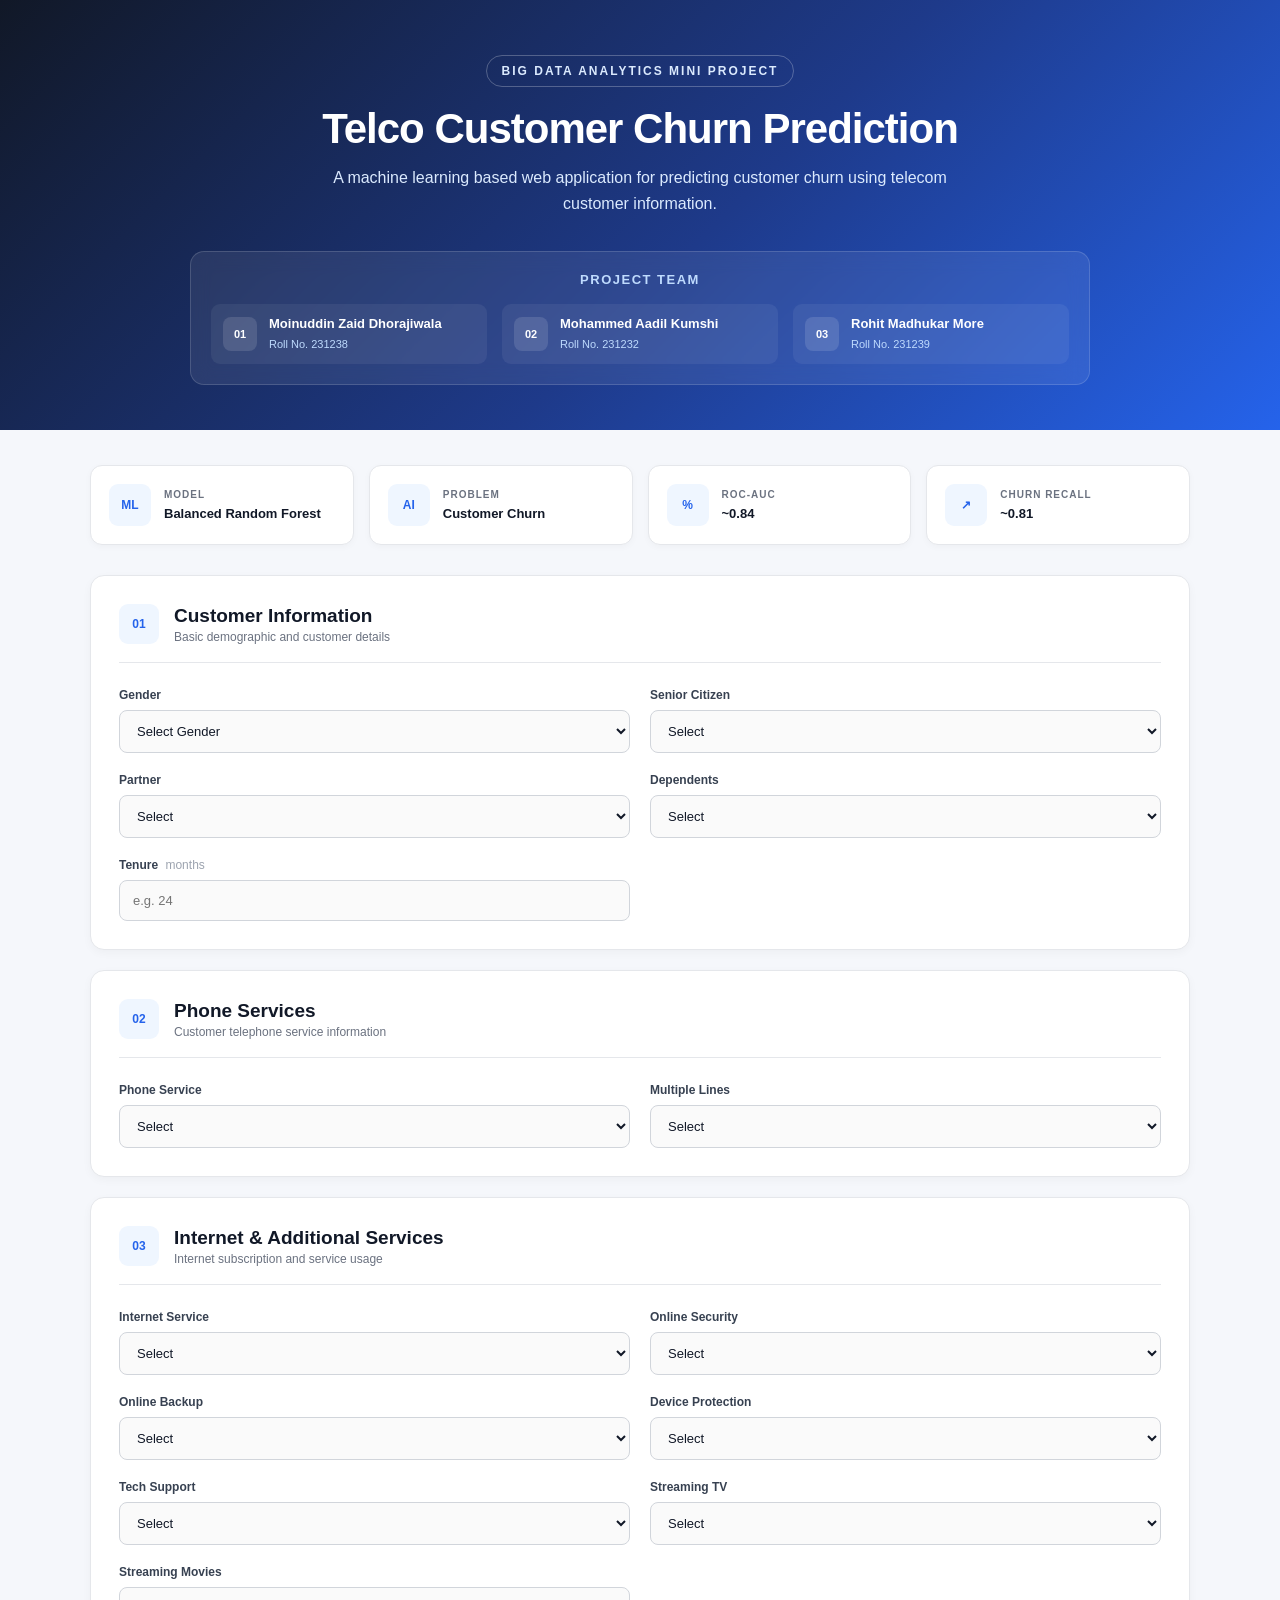
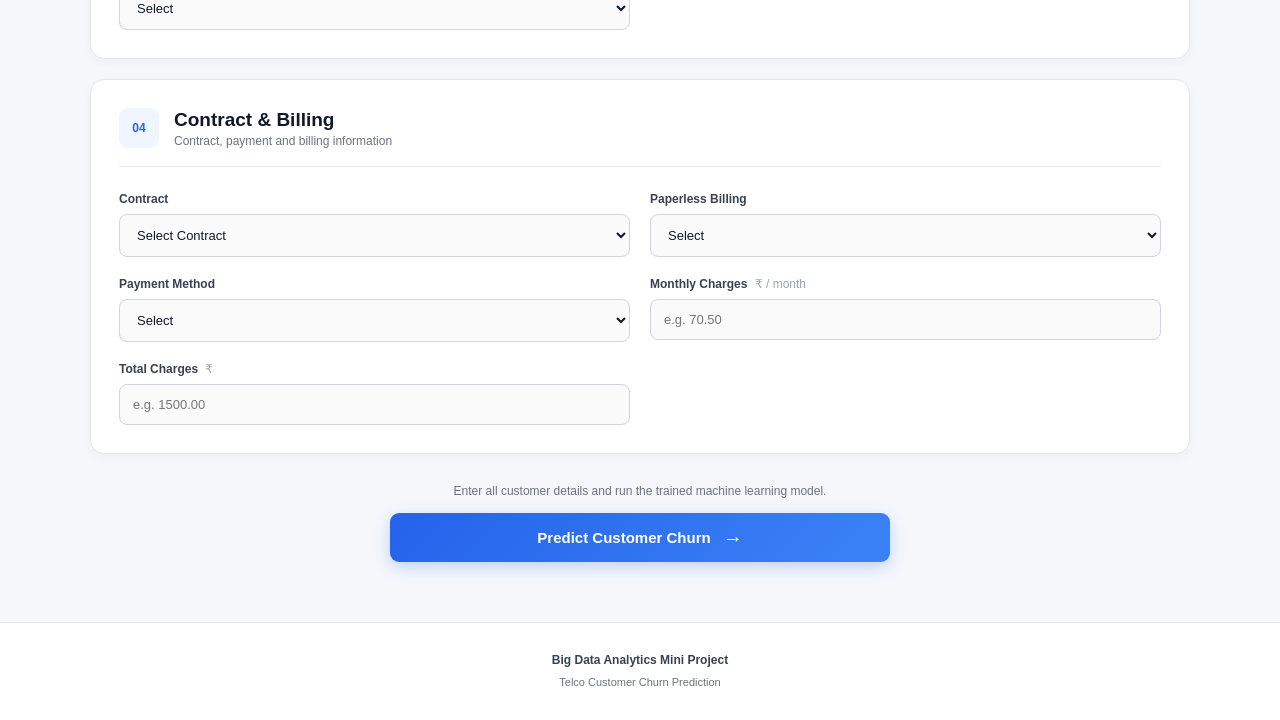
==== commit 1f15f03d: "Changed the index.html with original" ====
--- a/index.html
+++ b/index.html
@@ -1,1897 +1,949 @@
 <!DOCTYPE html>
-
 <html lang="en">
 
-
-
 <head>
-
-    <meta charset="UTF-8">
-
-    <meta name="viewport" content="width=device-width, initial-scale=1.0">
-
-
-
-    <title>Telco Customer Churn Prediction</title>
-
-
-
-    <link rel="stylesheet"
-
-          href="static/css/style.css">
-
+    <meta charset="UTF-8">
+    <meta name="viewport" content="width=device-width, initial-scale=1.0">
+
+    <title>Telco Customer Churn Prediction</title>
+
+    <link rel="stylesheet"
+          href="static/css/style.css">
 </head>
 
-
-
 <body>
 
-
-
-    <!-- =====================================================
-
-         PROJECT HEADER
-
-    ====================================================== -->
-
-
-
-    <header class="project-header">
-
-
-
-        <div class="project-label">
-
-            BIG DATA ANALYTICS MINI PROJECT
-
-        </div>
-
-
-
-        <h1>Telco Customer Churn Prediction</h1>
-
-
-
-        <p class="project-description">
-
-            A machine learning based web application for predicting
-
-            customer churn using telecom customer information.
-
-        </p>
-
-
-
-
-
-        <!-- GROUP MEMBERS -->
-
-
-
-        <div class="team-card">
-
-
-
-            <h3>Project Team</h3>
-
-
-
-            <div class="team-members">
-
-
-
-                <div class="member">
-
-                    <span class="member-number">01</span>
-
-
-
-                    <div>
-
-                        <strong>
-
-                            Moinuddin Zaid Dhorajiwala
-
-                        </strong>
-
-
-
-                        <small>
-
-                            Roll No. 231238
-
-                        </small>
-
-                    </div>
-
-                </div>
-
-
-
-
-
-                <div class="member">
-
-                    <span class="member-number">02</span>
-
-
-
-                    <div>
-
-                        <strong>
-
-                            Mohammed Aadil Kumshi
-
-                        </strong>
-
-
-
-                        <small>
-
-                            Roll No. 231232
-
-                        </small>
-
-                    </div>
-
-                </div>
-
-
-
-
-
-                <div class="member">
-
-                    <span class="member-number">03</span>
-
-
-
-                    <div>
-
-                        <strong>
-
-                            Rohit Madhukar More
-
-                        </strong>
-
-
-
-                        <small>
-
-                            Roll No. 231239
-
-                        </small>
-
-                    </div>
-
-                </div>
-
-
-
-            </div>
-
-
-
-        </div>
-
-
-
-    </header>
-
-
-
-
-
-
-
-    <!-- =====================================================
-
-         MAIN CONTENT
-
-    ====================================================== -->
-
-
-
-    <main class="container">
-
-
-
-
-
-        <!-- =================================================
-
-             MODEL INFORMATION
-
-        ================================================== -->
-
-
-
-        <section class="model-info">
-
-
-
-            <div class="info-card">
-
-
-
-                <div class="info-icon">
-
-                    ML
-
-                </div>
-
-
-
-                <div>
-
-                    <span>MODEL</span>
-
-                    <strong>Balanced Random Forest</strong>
-
-                </div>
-
-
-
-            </div>
-
-
-
-
-
-            <div class="info-card">
-
-
-
-                <div class="info-icon">
-
-                    AI
-
-                </div>
-
-
-
-                <div>
-
-                    <span>PROBLEM</span>
-
-                    <strong>Customer Churn</strong>
-
-                </div>
-
-
-
-            </div>
-
-
-
-
-
-            <div class="info-card">
-
-
-
-                <div class="info-icon">
-
-                    %
-
-                </div>
-
-
-
-                <div>
-
-                    <span>ROC-AUC</span>
-
-                    <strong>\~0.84</strong>
-
-                </div>
-
-
-
-            </div>
-
-
-
-
-
-            <div class="info-card">
-
-
-
-                <div class="info-icon">
-
-                    ↗
-
-                </div>
-
-
-
-                <div>
-
-                    <span>CHURN RECALL</span>
-
-                    <strong>\~0.81</strong>
-
-                </div>
-
-
-
-            </div>
-
-
-
-        </section>
-
-
-
-
-
-
-
-        <!-- =================================================
-
-             PREDICTION FORM
-
-        ================================================== -->
-
-
-
-        <form id="predictionForm" autocomplete="off">
-
-
-
-
-
-            <!-- CUSTOMER INFORMATION -->
-
-
-
-            <section class="section">
-
-
-
-                <div class="section-heading">
-
-
-
-                    <div class="section-number">
-
-                        01
-
-                    </div>
-
-
-
-                    <div>
-
-                        <h2>Customer Information</h2>
-
-
-
-                        <p>
-
-                            Basic demographic and customer details
-
-                        </p>
-
-                    </div>
-
-
-
-                </div>
-
-
-
-
-
-                <div class="form-grid">
-
-
-
-
-
-                    <div class="form-group">
-
-
-
-                        <label for="gender">
-
-                            Gender
-
-                        </label>
-
-
-
-                        <select id="gender"
-
-                                name="gender"
-
-                                required>
-
-
-
-                            <option value="">
-
-                                Select Gender
-
-                            </option>
-
-
-
-                            <option value="Female">
-
-                                Female
-
-                            </option>
-
-
-
-                            <option value="Male">
-
-                                Male
-
-                            </option>
-
-
-
-                        </select>
-
-
-
-                    </div>
-
-
-
-
-
-                    <div class="form-group">
-
-
-
-                        <label for="seniorCitizen">
-
-                            Senior Citizen
-
-                        </label>
-
-
-
-                        <select id="seniorCitizen"
-
-                                name="SeniorCitizen"
-
-                                required>
-
-
-
-                            <option value="">
-
-                                Select
-
-                            </option>
-
-
-
-                            <option value="0">
-
-                                No
-
-                            </option>
-
-
-
-                            <option value="1">
-
-                                Yes
-
-                            </option>
-
-
-
-                        </select>
-
-
-
-                    </div>
-
-
-
-
-
-                    <div class="form-group">
-
-
-
-                        <label for="partner">
-
-                            Partner
-
-                        </label>
-
-
-
-                        <select id="partner"
-
-                                name="Partner"
-
-                                required>
-
-
-
-                            <option value="">
-
-                                Select
-
-                            </option>
-
-
-
-                            <option value="Yes">
-
-                                Yes
-
-                            </option>
-
-
-
-                            <option value="No">
-
-                                No
-
-                            </option>
-
-
-
-                        </select>
-
-
-
-                    </div>
-
-
-
-
-
-                    <div class="form-group">
-
-
-
-                        <label for="dependents">
-
-                            Dependents
-
-                        </label>
-
-
-
-                        <select id="dependents"
-
-                                name="Dependents"
-
-                                required>
-
-
-
-                            <option value="">
-
-                                Select
-
-                            </option>
-
-
-
-                            <option value="Yes">
-
-                                Yes
-
-                            </option>
-
-
-
-                            <option value="No">
-
-                                No
-
-                            </option>
-
-
-
-                        </select>
-
-
-
-                    </div>
-
-
-
-
-
-                    <div class="form-group">
-
-
-
-                        <label for="tenure">
-
-                            Tenure
-
-                            <span>months</span>
-
-                        </label>
-
-
-
-                        <input
-
-                            type="number"
-
-                            id="tenure"
-
-                            name="tenure"
-
-                            min="0"
-
-                            max="72"
-
-                            placeholder="e.g. 24"
-
-                            required
-
-                        >
-
-
-
-                    </div>
-
-
-
-                </div>
-
-
-
-            </section>
-
-
-
-
-
-
-
-            <!-- PHONE SERVICES -->
-
-
-
-            <section class="section">
-
-
-
-                <div class="section-heading">
-
-
-
-                    <div class="section-number">
-
-                        02
-
-                    </div>
-
-
-
-                    <div>
-
-                        <h2>Phone Services</h2>
-
-
-
-                        <p>
-
-                            Customer telephone service information
-
-                        </p>
-
-                    </div>
-
-
-
-                </div>
-
-
-
-
-
-                <div class="form-grid">
-
-
-
-                    <div class="form-group">
-
-
-
-                        <label for="phoneService">
-
-                            Phone Service
-
-                        </label>
-
-
-
-                        <select id="phoneService"
-
-                                name="PhoneService"
-
-                                required>
-
-
-
-                            <option value="">
-
-                                Select
-
-                            </option>
-
-
-
-                            <option value="Yes">
-
-                                Yes
-
-                            </option>
-
-
-
-                            <option value="No">
-
-                                No
-
-                            </option>
-
-
-
-                        </select>
-
-
-
-                    </div>
-
-
-
-
-
-                    <div class="form-group">
-
-
-
-                        <label for="multipleLines">
-
-                            Multiple Lines
-
-                        </label>
-
-
-
-                        <select id="multipleLines"
-
-                                name="MultipleLines"
-
-                                required>
-
-
-
-                            <option value="">
-
-                                Select
-
-                            </option>
-
-
-
-                            <option value="Yes">
-
-                                Yes
-
-                            </option>
-
-
-
-                            <option value="No">
-
-                                No
-
-                            </option>
-
-
-
-                            <option value="No phone service">
-
-                                No phone service
-
-                            </option>
-
-
-
-                        </select>
-
-
-
-                    </div>
-
-
-
-                </div>
-
-
-
-            </section>
-
-
-
-
-
-
-
-            <!-- INTERNET SERVICES -->
-
-
-
-            <section class="section">
-
-
-
-                <div class="section-heading">
-
-
-
-                    <div class="section-number">
-
-                        03
-
-                    </div>
-
-
-
-                    <div>
-
-                        <h2>Internet & Additional Services</h2>
-
-
-
-                        <p>
-
-                            Internet subscription and service usage
-
-                        </p>
-
-                    </div>
-
-
-
-                </div>
-
-
-
-
-
-                <div class="form-grid">
-
-
-
-
-
-                    <div class="form-group">
-
-
-
-                        <label for="internetService">
-
-                            Internet Service
-
-                        </label>
-
-
-
-                        <select id="internetService"
-
-                                name="InternetService"
-
-                                required>
-
-
-
-                            <option value="">
-
-                                Select
-
-                            </option>
-
-
-
-                            <option value="DSL">
-
-                                DSL
-
-                            </option>
-
-
-
-                            <option value="Fiber optic">
-
-                                Fiber optic
-
-                            </option>
-
-
-
-                            <option value="No">
-
-                                No
-
-                            </option>
-
-
-
-                        </select>
-
-
-
-                    </div>
-
-
-
-
-
-                    <div class="form-group">
-
-
-
-                        <label for="onlineSecurity">
-
-                            Online Security
-
-                        </label>
-
-
-
-                        <select id="onlineSecurity"
-
-                                name="OnlineSecurity"
-
-                                required>
-
-
-
-                            <option value="">
-
-                                Select
-
-                            </option>
-
-
-
-                            <option value="Yes">
-
-                                Yes
-
-                            </option>
-
-
-
-                            <option value="No">
-
-                                No
-
-                            </option>
-
-
-
-                            <option value="No internet service">
-
-                                No internet service
-
-                            </option>
-
-
-
-                        </select>
-
-
-
-                    </div>
-
-
-
-
-
-                    <div class="form-group">
-
-
-
-                        <label for="onlineBackup">
-
-                            Online Backup
-
-                        </label>
-
-
-
-                        <select id="onlineBackup"
-
-                                name="OnlineBackup"
-
-                                required>
-
-
-
-                            <option value="">
-
-                                Select
-
-                            </option>
-
-
-
-                            <option value="Yes">
-
-                                Yes
-
-                            </option>
-
-
-
-                            <option value="No">
-
-                                No
-
-                            </option>
-
-
-
-                            <option value="No internet service">
-
-                                No internet service
-
-                            </option>
-
-
-
-                        </select>
-
-
-
-                    </div>
-
-
-
-
-
-                    <div class="form-group">
-
-
-
-                        <label for="deviceProtection">
-
-                            Device Protection
-
-                        </label>
-
-
-
-                        <select id="deviceProtection"
-
-                                name="DeviceProtection"
-
-                                required>
-
-
-
-                            <option value="">
-
-                                Select
-
-                            </option>
-
-
-
-                            <option value="Yes">
-
-                                Yes
-
-                            </option>
-
-
-
-                            <option value="No">
-
-                                No
-
-                            </option>
-
-
-
-                            <option value="No internet service">
-
-                                No internet service
-
-                            </option>
-
-
-
-                        </select>
-
-
-
-                    </div>
-
-
-
-
-
-                    <div class="form-group">
-
-
-
-                        <label for="techSupport">
-
-                            Tech Support
-
-                        </label>
-
-
-
-                        <select id="techSupport"
-
-                                name="TechSupport"
-
-                                required>
-
-
-
-                            <option value="">
-
-                                Select
-
-                            </option>
-
-
-
-                            <option value="Yes">
-
-                                Yes
-
-                            </option>
-
-
-
-                            <option value="No">
-
-                                No
-
-                            </option>
-
-
-
-                            <option value="No internet service">
-
-                                No internet service
-
-                            </option>
-
-
-
-                        </select>
-
-
-
-                    </div>
-
-
-
-
-
-                    <div class="form-group">
-
-
-
-                        <label for="streamingTV">
-
-                            Streaming TV
-
-                        </label>
-
-
-
-                        <select id="streamingTV"
-
-                                name="StreamingTV"
-
-                                required>
-
-
-
-                            <option value="">
-
-                                Select
-
-                            </option>
-
-
-
-                            <option value="Yes">
-
-                                Yes
-
-                            </option>
-
-
-
-                            <option value="No">
-
-                                No
-
-                            </option>
-
-
-
-                            <option value="No internet service">
-
-                                No internet service
-
-                            </option>
-
-
-
-                        </select>
-
-
-
-                    </div>
-
-
-
-
-
-                    <div class="form-group">
-
-
-
-                        <label for="streamingMovies">
-
-                            Streaming Movies
-
-                        </label>
-
-
-
-                        <select id="streamingMovies"
-
-                                name="StreamingMovies"
-
-                                required>
-
-
-
-                            <option value="">
-
-                                Select
-
-                            </option>
-
-
-
-                            <option value="Yes">
-
-                                Yes
-
-                            </option>
-
-
-
-                            <option value="No">
-
-                                No
-
-                            </option>
-
-
-
-                            <option value="No internet service">
-
-                                No internet service
-
-                            </option>
-
-
-
-                        </select>
-
-
-
-                    </div>
-
-
-
-                </div>
-
-
-
-            </section>
-
-
-
-
-
-
-
-            <!-- CONTRACT & BILLING -->
-
-
-
-            <section class="section">
-
-
-
-                <div class="section-heading">
-
-
-
-                    <div class="section-number">
-
-                        04
-
-                    </div>
-
-
-
-                    <div>
-
-                        <h2>Contract & Billing</h2>
-
-
-
-                        <p>
-
-                            Contract, payment and billing information
-
-                        </p>
-
-                    </div>
-
-
-
-                </div>
-
-
-
-
-
-                <div class="form-grid">
-
-
-
-
-
-                    <div class="form-group">
-
-
-
-                        <label for="contract">
-
-                            Contract
-
-                        </label>
-
-
-
-                        <select id="contract"
-
-                                name="Contract"
-
-                                required>
-
-
-
-                            <option value="">
-
-                                Select Contract
-
-                            </option>
-
-
-
-                            <option value="Month-to-month">
-
-                                Month-to-month
-
-                            </option>
-
-
-
-                            <option value="One year">
-
-                                One year
-
-                            </option>
-
-
-
-                            <option value="Two year">
-
-                                Two year
-
-                            </option>
-
-
-
-                        </select>
-
-
-
-                    </div>
-
-
-
-
-
-                    <div class="form-group">
-
-
-
-                        <label for="paperlessBilling">
-
-                            Paperless Billing
-
-                        </label>
-
-
-
-                        <select id="paperlessBilling"
-
-                                name="PaperlessBilling"
-
-                                required>
-
-
-
-                            <option value="">
-
-                                Select
-
-                            </option>
-
-
-
-                            <option value="Yes">
-
-                                Yes
-
-                            </option>
-
-
-
-                            <option value="No">
-
-                                No
-
-                            </option>
-
-
-
-                        </select>
-
-
-
-                    </div>
-
-
-
-
-
-                    <div class="form-group">
-
-
-
-                        <label for="paymentMethod">
-
-                            Payment Method
-
-                        </label>
-
-
-
-                        <select id="paymentMethod"
-
-                                name="PaymentMethod"
-
-                                required>
-
-
-
-                            <option value="">
-
-                                Select
-
-                            </option>
-
-
-
-                            <option value="Electronic check">
-
-                                Electronic check
-
-                            </option>
-
-
-
-                            <option value="Mailed check">
-
-                                Mailed check
-
-                            </option>
-
-
-
-                            <option value="Bank transfer (automatic)">
-
-                                Bank transfer (automatic)
-
-                            </option>
-
-
-
-                            <option value="Credit card (automatic)">
-
-                                Credit card (automatic)
-
-                            </option>
-
-
-
-                        </select>
-
-
-
-                    </div>
-
-
-
-
-
-                    <div class="form-group">
-
-
-
-                        <label for="monthlyCharges">
-
-                            Monthly Charges
-
-                            <span>₹ / month</span>
-
-                        </label>
-
-
-
-                        <input
-
-                            type="number"
-
-                            id="monthlyCharges"
-
-                            name="MonthlyCharges"
-
-                            step="0.01"
-
-                            min="0"
-
-                            placeholder="e.g. 70.50"
-
-                            required
-
-                        >
-
-
-
-                    </div>
-
-
-
-
-
-                    <div class="form-group">
-
-
-
-                        <label for="totalCharges">
-
-                            Total Charges
-
-                            <span>₹</span>
-
-                        </label>
-
-
-
-                        <input
-
-                            type="number"
-
-                            id="totalCharges"
-
-                            name="TotalCharges"
-
-                            step="0.01"
-
-                            min="0"
-
-                            placeholder="e.g. 1500.00"
-
-                            required
-
-                        >
-
-
-
-                    </div>
-
-
-
-                </div>
-
-
-
-            </section>
-
-
-
-
-
-
-
-            <!-- =================================================
-
-                 PREDICT BUTTON
-
-            ================================================== -->
-
-
-
-            <div class="submit-area">
-
-
-
-                <p>
-
-                    Enter all customer details and run the
-
-                    trained machine learning model.
-
-                </p>
-
-
-
-                <button
-
-                    type="submit"
-
-                    class="predict-button">
-
-
-
-                    <span>Predict Customer Churn</span>
-
-
-
-                    <span class="button-arrow">
-
-                        →
-
-                    </span>
-
-
-
-                </button>
-
-
-
-            </div>
-
-
-
-        </form>
-
-
-
-
-
-
-
-        <!-- =================================================
-
-             RESULT
-
-        ================================================== -->
-
-
-
-        <section id="result"
-
-                 class="result hidden">
-
-
-
-            <div class="result-header">
-
-
-
-                <span class="result-label">
-
-                    PREDICTION RESULT
-
-                </span>
-
-
-
-                <h2>Customer Churn Analysis</h2>
-
-
-
-            </div>
-
-
-
-
-
-            <div class="result-main">
-
-
-
-                <div class="prediction-container">
-
-
-
-                    <span class="result-small">
-
-                        PREDICTED OUTCOME
-
-                    </span>
-
-
-
-                    <div id="predictionText">
-
-                    </div>
-
-
-
-                </div>
-
-
-
-
-
-                <div class="result-stat">
-
-
-
-                    <span>
-
-                        CHURN PROBABILITY
-
-                    </span>
-
-
-
-                    <strong id="probabilityText">
-
-                    </strong>
-
-
-
-                </div>
-
-
-
-
-
-                <div class="result-stat">
-
-
-
-                    <span>
-
-                        RISK LEVEL
-
-                    </span>
-
-
-
-                    <strong id="riskText">
-
-                    </strong>
-
-
-
-                </div>
-
-
-
-            </div>
-
-
-
-        </section>
-
-
-
-
-
-
-
-        <!-- =================================================
-
-             ERROR
-
-        ================================================== -->
-
-
-
-        <div id="error"
-
-             class="error hidden">
-
-        </div>
-
-
-
-
-
-    </main>
-
-
-
-
-
-
-
-    <!-- =====================================================
-
-         FOOTER
-
-    ====================================================== -->
-
-
-
-    <footer>
-
-
-
-        <p>
-
-            Big Data Analytics Mini Project
-
-        </p>
-
-
-
-        <span>
-
-            Telco Customer Churn Prediction
-
-        </span>
-
-
-
-    </footer>
-
-
-
-
-
-    <script src="static/js/script.js">
-
-    </script>
-
-
+    <!-- =====================================================
+         PROJECT HEADER
+    ====================================================== -->
+
+    <header class="project-header">
+
+        <div class="project-label">
+            BIG DATA ANALYTICS MINI PROJECT
+        </div>
+
+        <h1>Telco Customer Churn Prediction</h1>
+
+        <p class="project-description">
+            A machine learning based web application for predicting
+            customer churn using telecom customer information.
+        </p>
+
+
+        <!-- GROUP MEMBERS -->
+
+        <div class="team-card">
+
+            <h3>Project Team</h3>
+
+            <div class="team-members">
+
+                <div class="member">
+                    <span class="member-number">01</span>
+
+                    <div>
+                        <strong>
+                            Moinuddin Zaid Dhorajiwala
+                        </strong>
+
+                        <small>
+                            Roll No. 231238
+                        </small>
+                    </div>
+                </div>
+
+
+                <div class="member">
+                    <span class="member-number">02</span>
+
+                    <div>
+                        <strong>
+                            Mohammed Aadil Kumshi
+                        </strong>
+
+                        <small>
+                            Roll No. 231232
+                        </small>
+                    </div>
+                </div>
+
+
+                <div class="member">
+                    <span class="member-number">03</span>
+
+                    <div>
+                        <strong>
+                            Rohit Madhukar More
+                        </strong>
+
+                        <small>
+                            Roll No. 231239
+                        </small>
+                    </div>
+                </div>
+
+            </div>
+
+        </div>
+
+    </header>
+
+
+
+    <!-- =====================================================
+         MAIN CONTENT
+    ====================================================== -->
+
+    <main class="container">
+
+
+        <!-- =================================================
+             MODEL INFORMATION
+        ================================================== -->
+
+        <section class="model-info">
+
+            <div class="info-card">
+
+                <div class="info-icon">
+                    ML
+                </div>
+
+                <div>
+                    <span>MODEL</span>
+                    <strong>Balanced Random Forest</strong>
+                </div>
+
+            </div>
+
+
+            <div class="info-card">
+
+                <div class="info-icon">
+                    AI
+                </div>
+
+                <div>
+                    <span>PROBLEM</span>
+                    <strong>Customer Churn</strong>
+                </div>
+
+            </div>
+
+
+            <div class="info-card">
+
+                <div class="info-icon">
+                    %
+                </div>
+
+                <div>
+                    <span>ROC-AUC</span>
+                    <strong>~0.84</strong>
+                </div>
+
+            </div>
+
+
+            <div class="info-card">
+
+                <div class="info-icon">
+                    ↗
+                </div>
+
+                <div>
+                    <span>CHURN RECALL</span>
+                    <strong>~0.81</strong>
+                </div>
+
+            </div>
+
+        </section>
+
+
+
+        <!-- =================================================
+             PREDICTION FORM
+        ================================================== -->
+
+        <form id="predictionForm">
+
+
+            <!-- CUSTOMER INFORMATION -->
+
+            <section class="section">
+
+                <div class="section-heading">
+
+                    <div class="section-number">
+                        01
+                    </div>
+
+                    <div>
+                        <h2>Customer Information</h2>
+
+                        <p>
+                            Basic demographic and customer details
+                        </p>
+                    </div>
+
+                </div>
+
+
+                <div class="form-grid">
+
+
+                    <div class="form-group">
+
+                        <label for="gender">
+                            Gender
+                        </label>
+
+                        <select id="gender"
+                                name="gender"
+                                required>
+
+                            <option value="">
+                                Select Gender
+                            </option>
+
+                            <option value="Female">
+                                Female
+                            </option>
+
+                            <option value="Male">
+                                Male
+                            </option>
+
+                        </select>
+
+                    </div>
+
+
+                    <div class="form-group">
+
+                        <label for="seniorCitizen">
+                            Senior Citizen
+                        </label>
+
+                        <select id="seniorCitizen"
+                                name="SeniorCitizen"
+                                required>
+
+                            <option value="">
+                                Select
+                            </option>
+
+                            <option value="0">
+                                No
+                            </option>
+
+                            <option value="1">
+                                Yes
+                            </option>
+
+                        </select>
+
+                    </div>
+
+
+                    <div class="form-group">
+
+                        <label for="partner">
+                            Partner
+                        </label>
+
+                        <select id="partner"
+                                name="Partner"
+                                required>
+
+                            <option value="">
+                                Select
+                            </option>
+
+                            <option value="Yes">
+                                Yes
+                            </option>
+
+                            <option value="No">
+                                No
+                            </option>
+
+                        </select>
+
+                    </div>
+
+
+                    <div class="form-group">
+
+                        <label for="dependents">
+                            Dependents
+                        </label>
+
+                        <select id="dependents"
+                                name="Dependents"
+                                required>
+
+                            <option value="">
+                                Select
+                            </option>
+
+                            <option value="Yes">
+                                Yes
+                            </option>
+
+                            <option value="No">
+                                No
+                            </option>
+
+                        </select>
+
+                    </div>
+
+
+                    <div class="form-group">
+
+                        <label for="tenure">
+                            Tenure
+                            <span>months</span>
+                        </label>
+
+                        <input
+                            type="number"
+                            id="tenure"
+                            name="tenure"
+                            min="0"
+                            max="72"
+                            placeholder="e.g. 24"
+                            required
+                        >
+
+                    </div>
+
+                </div>
+
+            </section>
+
+
+
+            <!-- PHONE SERVICES -->
+
+            <section class="section">
+
+                <div class="section-heading">
+
+                    <div class="section-number">
+                        02
+                    </div>
+
+                    <div>
+                        <h2>Phone Services</h2>
+
+                        <p>
+                            Customer telephone service information
+                        </p>
+                    </div>
+
+                </div>
+
+
+                <div class="form-grid">
+
+                    <div class="form-group">
+
+                        <label for="phoneService">
+                            Phone Service
+                        </label>
+
+                        <select id="phoneService"
+                                name="PhoneService"
+                                required>
+
+                            <option value="">
+                                Select
+                            </option>
+
+                            <option value="Yes">
+                                Yes
+                            </option>
+
+                            <option value="No">
+                                No
+                            </option>
+
+                        </select>
+
+                    </div>
+
+
+                    <div class="form-group">
+
+                        <label for="multipleLines">
+                            Multiple Lines
+                        </label>
+
+                        <select id="multipleLines"
+                                name="MultipleLines"
+                                required>
+
+                            <option value="">
+                                Select
+                            </option>
+
+                            <option value="Yes">
+                                Yes
+                            </option>
+
+                            <option value="No">
+                                No
+                            </option>
+
+                            <option value="No phone service">
+                                No phone service
+                            </option>
+
+                        </select>
+
+                    </div>
+
+                </div>
+
+            </section>
+
+
+
+            <!-- INTERNET SERVICES -->
+
+            <section class="section">
+
+                <div class="section-heading">
+
+                    <div class="section-number">
+                        03
+                    </div>
+
+                    <div>
+                        <h2>Internet & Additional Services</h2>
+
+                        <p>
+                            Internet subscription and service usage
+                        </p>
+                    </div>
+
+                </div>
+
+
+                <div class="form-grid">
+
+
+                    <div class="form-group">
+
+                        <label for="internetService">
+                            Internet Service
+                        </label>
+
+                        <select id="internetService"
+                                name="InternetService"
+                                required>
+
+                            <option value="">
+                                Select
+                            </option>
+
+                            <option value="DSL">
+                                DSL
+                            </option>
+
+                            <option value="Fiber optic">
+                                Fiber optic
+                            </option>
+
+                            <option value="No">
+                                No
+                            </option>
+
+                        </select>
+
+                    </div>
+
+
+                    <div class="form-group">
+
+                        <label for="onlineSecurity">
+                            Online Security
+                        </label>
+
+                        <select id="onlineSecurity"
+                                name="OnlineSecurity"
+                                required>
+
+                            <option value="">
+                                Select
+                            </option>
+
+                            <option value="Yes">
+                                Yes
+                            </option>
+
+                            <option value="No">
+                                No
+                            </option>
+
+                            <option value="No internet service">
+                                No internet service
+                            </option>
+
+                        </select>
+
+                    </div>
+
+
+                    <div class="form-group">
+
+                        <label for="onlineBackup">
+                            Online Backup
+                        </label>
+
+                        <select id="onlineBackup"
+                                name="OnlineBackup"
+                                required>
+
+                            <option value="">
+                                Select
+                            </option>
+
+                            <option value="Yes">
+                                Yes
+                            </option>
+
+                            <option value="No">
+                                No
+                            </option>
+
+                            <option value="No internet service">
+                                No internet service
+                            </option>
+
+                        </select>
+
+                    </div>
+
+
+                    <div class="form-group">
+
+                        <label for="deviceProtection">
+                            Device Protection
+                        </label>
+
+                        <select id="deviceProtection"
+                                name="DeviceProtection"
+                                required>
+
+                            <option value="">
+                                Select
+                            </option>
+
+                            <option value="Yes">
+                                Yes
+                            </option>
+
+                            <option value="No">
+                                No
+                            </option>
+
+                            <option value="No internet service">
+                                No internet service
+                            </option>
+
+                        </select>
+
+                    </div>
+
+
+                    <div class="form-group">
+
+                        <label for="techSupport">
+                            Tech Support
+                        </label>
+
+                        <select id="techSupport"
+                                name="TechSupport"
+                                required>
+
+                            <option value="">
+                                Select
+                            </option>
+
+                            <option value="Yes">
+                                Yes
+                            </option>
+
+                            <option value="No">
+                                No
+                            </option>
+
+                            <option value="No internet service">
+                                No internet service
+                            </option>
+
+                        </select>
+
+                    </div>
+
+
+                    <div class="form-group">
+
+                        <label for="streamingTV">
+                            Streaming TV
+                        </label>
+
+                        <select id="streamingTV"
+                                name="StreamingTV"
+                                required>
+
+                            <option value="">
+                                Select
+                            </option>
+
+                            <option value="Yes">
+                                Yes
+                            </option>
+
+                            <option value="No">
+                                No
+                            </option>
+
+                            <option value="No internet service">
+                                No internet service
+                            </option>
+
+                        </select>
+
+                    </div>
+
+
+                    <div class="form-group">
+
+                        <label for="streamingMovies">
+                            Streaming Movies
+                        </label>
+
+                        <select id="streamingMovies"
+                                name="StreamingMovies"
+                                required>
+
+                            <option value="">
+                                Select
+                            </option>
+
+                            <option value="Yes">
+                                Yes
+                            </option>
+
+                            <option value="No">
+                                No
+                            </option>
+
+                            <option value="No internet service">
+                                No internet service
+                            </option>
+
+                        </select>
+
+                    </div>
+
+                </div>
+
+            </section>
+
+
+
+            <!-- CONTRACT & BILLING -->
+
+            <section class="section">
+
+                <div class="section-heading">
+
+                    <div class="section-number">
+                        04
+                    </div>
+
+                    <div>
+                        <h2>Contract & Billing</h2>
+
+                        <p>
+                            Contract, payment and billing information
+                        </p>
+                    </div>
+
+                </div>
+
+
+                <div class="form-grid">
+
+
+                    <div class="form-group">
+
+                        <label for="contract">
+                            Contract
+                        </label>
+
+                        <select id="contract"
+                                name="Contract"
+                                required>
+
+                            <option value="">
+                                Select Contract
+                            </option>
+
+                            <option value="Month-to-month">
+                                Month-to-month
+                            </option>
+
+                            <option value="One year">
+                                One year
+                            </option>
+
+                            <option value="Two year">
+                                Two year
+                            </option>
+
+                        </select>
+
+                    </div>
+
+
+                    <div class="form-group">
+
+                        <label for="paperlessBilling">
+                            Paperless Billing
+                        </label>
+
+                        <select id="paperlessBilling"
+                                name="PaperlessBilling"
+                                required>
+
+                            <option value="">
+                                Select
+                            </option>
+
+                            <option value="Yes">
+                                Yes
+                            </option>
+
+                            <option value="No">
+                                No
+                            </option>
+
+                        </select>
+
+                    </div>
+
+
+                    <div class="form-group">
+
+                        <label for="paymentMethod">
+                            Payment Method
+                        </label>
+
+                        <select id="paymentMethod"
+                                name="PaymentMethod"
+                                required>
+
+                            <option value="">
+                                Select
+                            </option>
+
+                            <option value="Electronic check">
+                                Electronic check
+                            </option>
+
+                            <option value="Mailed check">
+                                Mailed check
+                            </option>
+
+                            <option value="Bank transfer (automatic)">
+                                Bank transfer (automatic)
+                            </option>
+
+                            <option value="Credit card (automatic)">
+                                Credit card (automatic)
+                            </option>
+
+                        </select>
+
+                    </div>
+
+
+                    <div class="form-group">
+
+                        <label for="monthlyCharges">
+                            Monthly Charges
+                            <span>₹ / month</span>
+                        </label>
+
+                        <input
+                            type="number"
+                            id="monthlyCharges"
+                            name="MonthlyCharges"
+                            step="0.01"
+                            min="0"
+                            placeholder="e.g. 70.50"
+                            required
+                        >
+
+                    </div>
+
+
+                    <div class="form-group">
+
+                        <label for="totalCharges">
+                            Total Charges
+                            <span>₹</span>
+                        </label>
+
+                        <input
+                            type="number"
+                            id="totalCharges"
+                            name="TotalCharges"
+                            step="0.01"
+                            min="0"
+                            placeholder="e.g. 1500.00"
+                            required
+                        >
+
+                    </div>
+
+                </div>
+
+            </section>
+
+
+
+            <!-- =================================================
+                 PREDICT BUTTON
+            ================================================== -->
+
+            <div class="submit-area">
+
+                <p>
+                    Enter all customer details and run the
+                    trained machine learning model.
+                </p>
+
+                <button
+                    type="submit"
+                    class="predict-button">
+
+                    <span>Predict Customer Churn</span>
+
+                    <span class="button-arrow">
+                        →
+                    </span>
+
+                </button>
+
+            </div>
+
+        </form>
+
+
+
+        <!-- =================================================
+             RESULT
+        ================================================== -->
+
+        <section id="result"
+                 class="result hidden">
+
+            <div class="result-header">
+
+                <span class="result-label">
+                    PREDICTION RESULT
+                </span>
+
+                <h2>Customer Churn Analysis</h2>
+
+            </div>
+
+
+            <div class="result-main">
+
+                <div class="prediction-container">
+
+                    <span class="result-small">
+                        PREDICTED OUTCOME
+                    </span>
+
+                    <div id="predictionText">
+                    </div>
+
+                </div>
+
+
+                <div class="result-stat">
+
+                    <span>
+                        CHURN PROBABILITY
+                    </span>
+
+                    <strong id="probabilityText">
+                    </strong>
+
+                </div>
+
+
+                <div class="result-stat">
+
+                    <span>
+                        RISK LEVEL
+                    </span>
+
+                    <strong id="riskText">
+                    </strong>
+
+                </div>
+
+            </div>
+
+        </section>
+
+
+
+        <!-- =================================================
+             ERROR
+        ================================================== -->
+
+        <div id="error"
+             class="error hidden">
+        </div>
+
+
+    </main>
+
+
+
+    <!-- =====================================================
+         FOOTER
+    ====================================================== -->
+
+    <footer>
+
+        <p>
+            Big Data Analytics Mini Project
+        </p>
+
+        <span>
+            Telco Customer Churn Prediction
+        </span>
+
+    </footer>
+
+
+    <script src="static/js/script.js">
+    </script>
 
 </body>
 
-
-
 </html>
